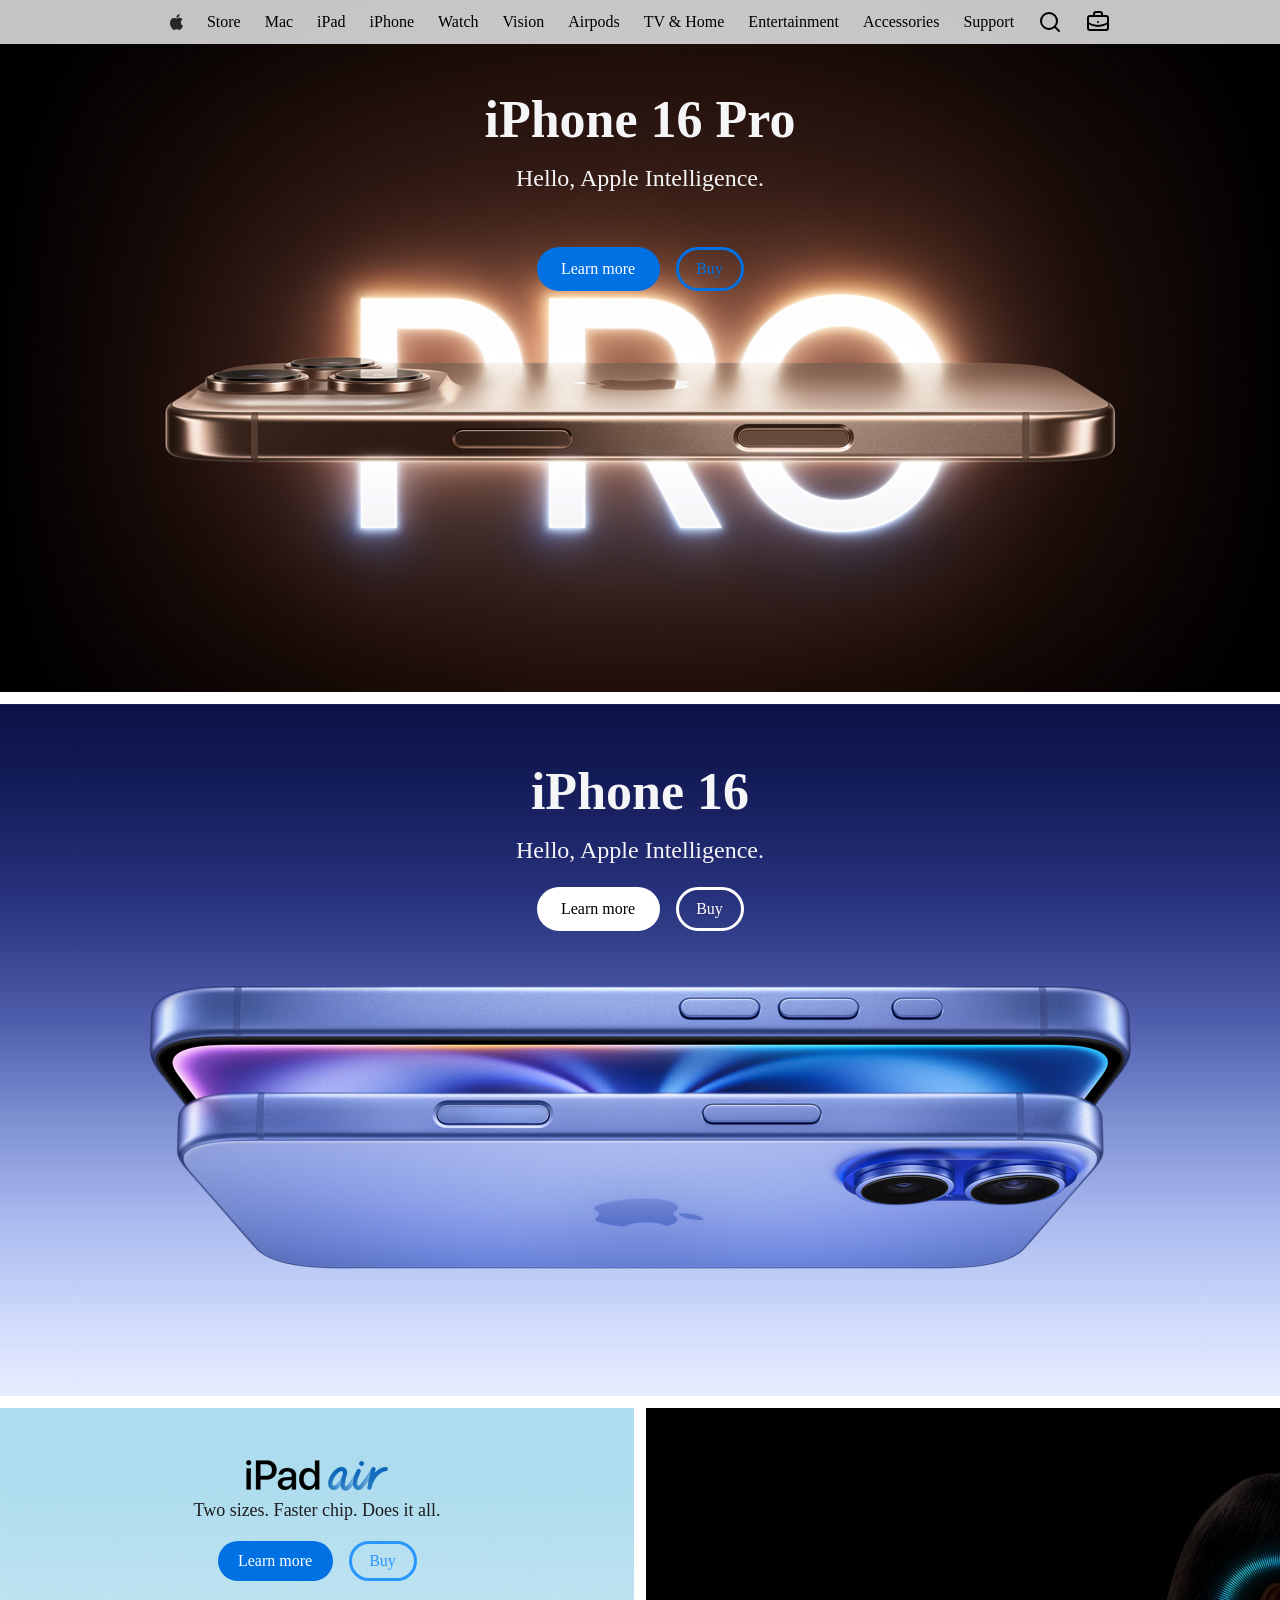
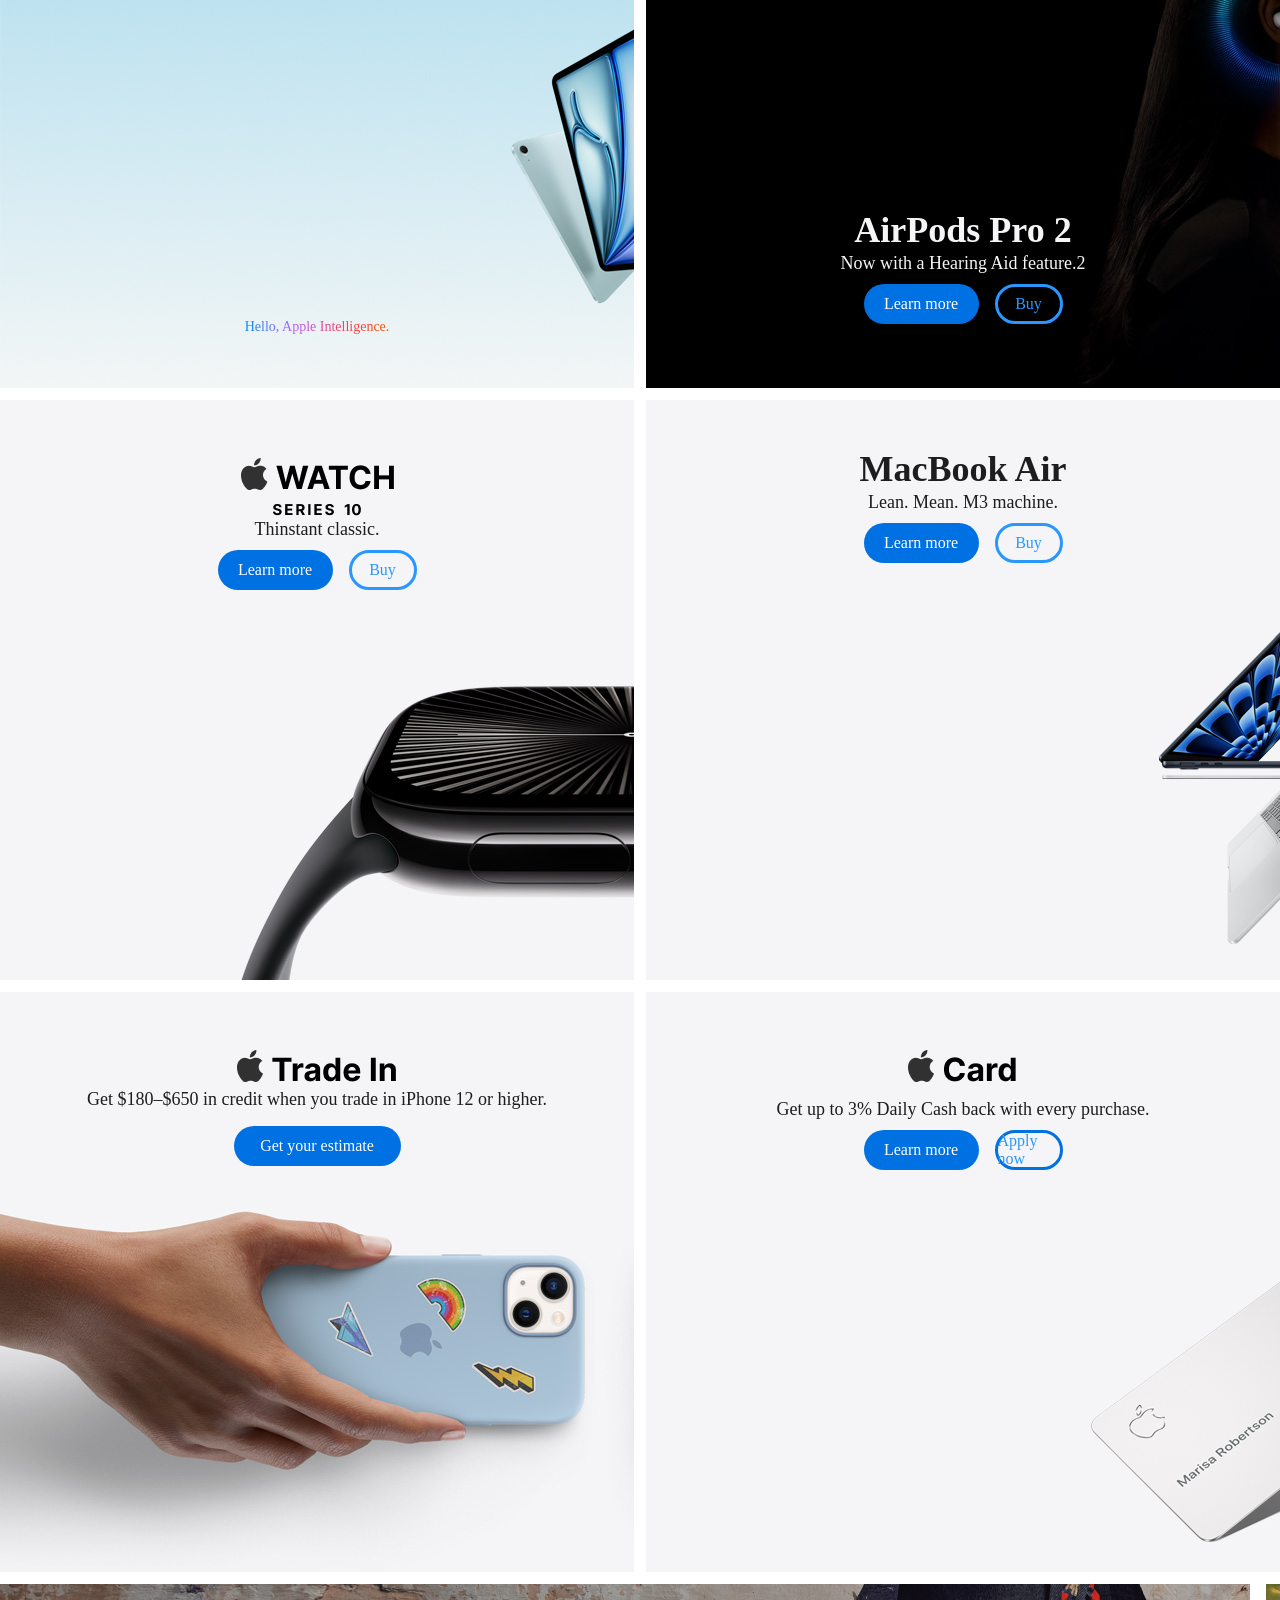
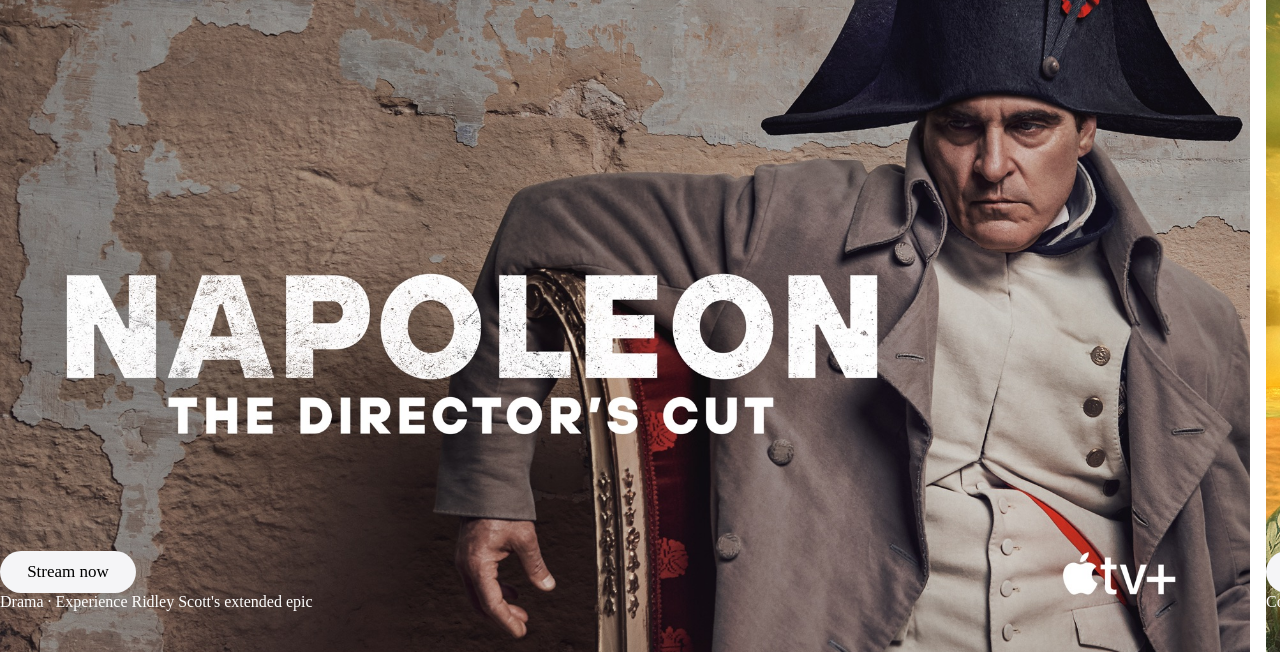
==== index.html @ ed7f7963 "first commit" ====
<!DOCTYPE html>
<html lang="en">
  <head>
    <meta charset="UTF-8" />
    <meta name="viewport" content="width=device-width, initial-scale=1.0" />
    <title>Apple</title>
    <link rel="stylesheet" href="./style.css" />
  </head>
  <body>
    <header>
      <svg
        width="13"
        height="16"
        viewBox="0 0 13 16"
        fill="none"
        xmlns="http://www.w3.org/2000/svg"
      >
        <path
          d="M12.5589 5.4318C12.038 5.75071 11.6066 6.19655 11.3049 6.72761C11.0032 7.25867 10.8413 7.85759 10.8341 8.4683C10.8362 9.15565 11.0398 9.8273 11.4198 10.4001C11.7998 10.9728 12.3395 11.4215 12.972 11.6906C12.7226 12.4952 12.3536 13.2577 11.8772 13.9524C11.1956 14.9336 10.4829 15.9147 9.3985 15.9147C8.3141 15.9147 8.0352 15.2847 6.7855 15.2847C5.5668 15.2847 5.133 15.9354 4.1415 15.9354C3.15 15.9354 2.4581 15.0265 1.6628 13.9111C0.612269 12.3485 0.0349098 10.516 0 8.6335C0 5.5351 2.014 3.893 3.9969 3.893C5.0504 3.893 5.9283 4.5849 6.5893 4.5849C7.2193 4.5849 8.2005 3.8516 9.3985 3.8516C10.0145 3.83571 10.6249 3.97152 11.176 4.24708C11.7271 4.52264 12.202 4.92949 12.5589 5.4318ZM8.8305 2.54C9.3586 1.91876 9.65755 1.13513 9.6774 0.32C9.67829 0.212542 9.6679 0.105288 9.6464 0C8.73926 0.0886136 7.9004 0.520975 7.3019 1.2084C6.76871 1.80488 6.4585 2.56759 6.424 3.3669C6.4244 3.46411 6.43479 3.56102 6.455 3.6561C6.52652 3.66962 6.59912 3.67655 6.6719 3.6768C7.08997 3.64353 7.49692 3.5256 7.868 3.33018C8.23908 3.13475 8.56655 2.86591 8.8305 2.54Z"
          fill="black"
          fill-opacity="0.8"
        />
      </svg>
      <div>Store</div>
      <div>Mac</div>
      <div>iPad</div>
      <div>iPhone</div>
      <div>Watch</div>
      <div>Vision</div>
      <div>Airpods</div>
      <div>TV & Home</div>
      <div>Entertainment</div>
      <div>Accessories</div>
      <div>Support</div>
      <svg
        xmlns="http://www.w3.org/2000/svg"
        width="24"
        height="24"
        viewBox="0 0 24 24"
        fill="none"
        stroke="currentColor"
        stroke-width="2"
        stroke-linecap="round"
        stroke-linejoin="round"
        class="lucide lucide-search preview-icon"
      >
        <path d="m21 21-4.34-4.34" />
        <circle cx="11" cy="11" r="8" />
      </svg>
      <svg
        xmlns="http://www.w3.org/2000/svg"
        width="24"
        height="24"
        viewBox="0 0 24 24"
        fill="none"
        stroke="currentColor"
        stroke-width="2"
        stroke-linecap="round"
        stroke-linejoin="round"
        class="lucide lucide-briefcase-business preview-icon"
      >
        <path d="M12 12h.01" />
        <path d="M16 6V4a2 2 0 0 0-2-2h-4a2 2 0 0 0-2 2v2" />
        <path d="M22 13a18.15 18.15 0 0 1-20 0" />
        <rect width="20" height="14" x="2" y="6" rx="2" />
      </svg>
    </header>
    <div class="zurag-1">
      <div class="zurag-1-deed-1">
        <div class="zurag-1-deed-1-1">iPhone 16 Pro</div>
        <div class="zurag-1-deed-1-2">Hello, Apple Intelligence.</div>
      </div>
      <div class="zurag-1-deed-2">
        <div class="zurag-1-deed-2-1">Learn more</div>
        <div class="zurag-1-deed-2-2">Buy</div>
      </div>
    </div>
    <div class="zurag-2">
      <div class="zurag-2-deed-1">
        <div class="zurag-2-deed-1-1">iPhone 16</div>
        <div class="zurag-2-deed-1-2">Hello, Apple Intelligence.</div>
      </div>
      <div class="zurag-2-deed-2">
        <div class="zurag-2-deed-2-1">Learn more</div>
        <div class="zurag-2-deed-2-2">Buy</div>
      </div>
    </div>
    <div class="huudas-3">
      <div class="zu-1">
        <img src="./images/ipad-air.png" alt="Ipad-AIR" class="zu-1-img" />
        <div class="zu-1-hvv-1">Two sizes. Faster chip. Does it all.</div>
        <div class="zu-1-hvv-2">
          <div class="zu-1-hvv-2-1">Learn more</div>
          <div class="zu-1-hvv-2-2">Buy</div>
        </div>
        <div class="zu-1-hvv-3">Hello, Apple Intelligence.</div>
      </div>
      <div class="zu-2">
        <div class="zu-2-hvv-1">AirPods Pro 2</div>
        <div class="zu-2-hvv-2">Now with a Hearing Aid feature.2</div>
        <div class="zu-2-hvv-3">
          <div class="zu-2-hvv-3-1">Learn more</div>
          <div class="zu-2-hvv-3-2">Buy</div>
        </div>
      </div>
      <div class="zu-3">
        <img src="./images/Frame 4.png" alt="WATCH" class="zu-3-img" />
        <div class="zu-3-hvv-1">Thinstant classic.</div>
        <div class="zu-3-hvv-2">
          <div class="zu-3-hvv-2-1">Learn more</div>
          <div class="zu-3-hvv-2-2">Buy</div>
        </div>
      </div>
      <div class="zu-4">
        <div class="zu-4-hvv-1">MacBook Air</div>
        <div class="zu-4-hvv-2">Lean. Mean. M3 machine.</div>
        <div class="zu-4-hvv-3">
          <div class="zu-4-hvv-3-1">Learn more</div>
          <div class="zu-4-hvv-3-2">Buy</div>
        </div>
      </div>
      <div class="zu-5">
        <img src="./images/Frame 3.png" alt="Trade-in" class="zu-5-img" />
        <div class="zu-5-hvv-1">
          Get $180–$650 in credit when you trade in iPhone 12 or higher.
        </div>
        <div class="zu-5-hvv-2">Get your estimate</div>
      </div>
      <div class="zu-6">
        <img src="./images/Frame 4 (1).png" alt="Card" class="zu-6-img" />
        <div class="zu-6-hvv-1">
          Get up to 3% Daily Cash back with every purchase.
        </div>
        <div class="zu-6-hvv-2">
          <div class="zu-6-hvv-2-1">Learn more</div>
          <div class="zu-6-hvv-2-2">Apply now</div>
        </div>
      </div>
    </div>
    <div class="huudas-4">
      <div class="hu-4-1">
        <div class="hu-4-1-1">Stream now</div>
        <div class="child1">
          Drama · Experience Ridley Scott's extended epic
        </div>
      </div>
      <div class="hu-4-2">
        <div class="hu-4-1-1">Stream now</div>
        <div class="child1">Comedy · The shady side of paradise.</div>
      </div>
      <div class="hu-4-3">
        <div class="hu-4-1-1">Stream now</div>
        <div class="child1">Action · Worst. Heist. Ever.</div>
      </div>
      <div class="hu-4-4">
        <div class="hu-4-1-1">Stream now</div>
        <div class="child1">Documentary · All that glitters isn't gold.</div>
      </div>
      <div class="hu-4-5">
        <div class="hu-4-1-1">Stream now</div>
        <div class="child1">
          Watch Messi, every club, and every match--live.
        </div>
      </div>
      <div class="hu-4-6">
        <div class="hu-4-1-1">Stream now</div>
        <div class="child1">Crime · Presume nothing</div>
      </div>
      <div class="hu-4-7">
        <div class="hu-4-1-1">Stream now</div>
        <div class="child1">Stream now Drama · New season.</div>
      </div>
      <div class="hu-4-8">
        <div class="hu-4-1-1">Stream now</div>
        <div class="child1">Live MLB games, every Friday.</div>
      </div>
      <div class="hu-4-9">
        <div class="hu-4-1-1">Stream now</div>
        <div class="child1">
          Stream now Thriller · Natalie Portman and Moses Ingram star in a
          visionary noir thriller.
        </div>
      </div>
      <div class="hu-4-10">
        <div class="hu-4-1-1">Stream now</div>
        <div class="child1">
          Drama · 16 Emmy® Nominations Including Best Drama
        </div>
      </div>
    </div>
  </body>
</html>
---- style.css ----
* {
  margin: 0;
  padding: 0;
  box-sizing: border-box;
}

header {
  width: 100vw;
  height: 44px;
  gap: 24px;
  position: fixed;
  z-index: 5;
  top: 0;
  display: flex;
  justify-content: center;
  align-items: center;
  flex-direction: row;
  background-color: #f5f5f7cc;
  margin-bottom: 20px;
}
.zurag-1 {
  background-image: url(./images/zurag-1.jpg);
  background-position: center;
  background-repeat: no-repeat;
  width: 100vw;
  height: 692px;
  display: flex;
  justify-content: flex-start;
  flex-direction: column;
  align-items: center;
}
.zurag-1-deed-1 {
  width: 405px;
  height: 172px;
  display: flex;
  justify-content: center;
  align-items: center;
  flex-direction: column;
  margin-top: 55px;
}
.zurag-1-deed-1-1 {
  font-size: 52px;
  font-weight: 600;
  color: #f5f5f7;
}
.zurag-1-deed-1-2 {
  font-size: 24px;
  font-weight: 400;
  color: #f5f5f7;
  margin-top: 16px;
}
.zurag-1-deed-2 {
  width: 207px;
  height: 44px;
  margin-top: 20px;
  gap: 16px;
  display: flex;
  justify-content: center;
  align-items: center;
}
.zurag-1-deed-2-1 {
  font-size: 16px;
  height: 44px;
  width: 123px;
  border-radius: 999px;
  background-color: #0071e3;
  color: #ffffff;
  display: flex;
  justify-content: center;
  align-items: center;
}
.zurag-1-deed-2-2 {
  width: 68px;
  height: 44px;
  border: #0071e3 solid;
  color: #0071e3;
  font-size: 16px;
  font-weight: 400;
  border-radius: 99px;
  display: flex;
  justify-content: center;
  align-items: center;
}
.zurag-2 {
  background-image: url(./images/zurag-2.jpg);
  background-position: center;
  background-repeat: no-repeat;
  width: 100vw;
  height: 692px;
  display: flex;
  justify-content: flex-start;
  flex-direction: column;
  align-items: center;
  margin-top: 12px;
}
.zurag-2-deed-1 {
  width: 405px;
  height: 108px;
  display: flex;
  justify-content: center;
  align-items: center;
  flex-direction: column;
  margin-top: 55px;
}
.zurag-2-deed-1-1 {
  font-size: 52px;
  font-weight: 600;
  color: #f5f5f7;
}
.zurag-2-deed-1-2 {
  font-size: 24px;
  font-weight: 400;
  color: #f5f5f7;
  margin-top: 16px;
}
.zurag-2-deed-2 {
  width: 207px;
  height: 44px;
  margin-top: 20px;
  gap: 16px;
  display: flex;
  justify-content: center;
  align-items: center;
}
.zurag-2-deed-2-1 {
  font-size: 16pxpx;
  height: 44px;
  width: 123px;
  border-radius: 999px;
  background-color: #ffffff;
  color: #000000;
  display: flex;
  justify-content: center;
  align-items: center;
}
.zurag-2-deed-2-2 {
  width: 68px;
  height: 44px;
  border: #ffffff solid;
  color: #ffffff;
  font-size: 16px;
  font-weight: 400;
  border-radius: 99px;
  display: flex;
  justify-content: center;
  align-items: center;
}
.huudas-3 {
  width: 100vw;
  display: flex;
  margin-top: 12px;
  gap: 12px;
  flex-wrap: wrap;
}
.zu-1 {
  background-image: url(./images/ipad.jpg);
  width: calc(50vw - 6px);
  height: 580px;
  display: flex;
  justify-content: flex-start;
  align-items: center;
  flex-direction: column;
}
.Ipad-AIR {
  width: 430px;
  height: 33px;
  display: flex;
  justify-content: center;
  align-items: center;
  margin-top: 58px;
}
.zu-1-hvv-1 {
  font-size: 18px;
  font-weight: 400;
  color: #1d1d1f;
  margin-top: 9px;
}

.zu-1-img {
  margin-top: 50px;
}

.zu-1-hvv-2 {
  width: 199px;
  height: 40px;
  display: flex;
  justify-content: center;
  align-items: center;
  gap: 16px;
  margin-top: 20px;
}
.zu-1-hvv-2-1 {
  width: 115px;
  height: 40px;
  border-radius: 999px;
  color: #ffffff;
  font-size: 16px;
  font-weight: 400;
  background-color: #0071e3;
  display: flex;
  justify-content: center;
  align-items: center;
}
.zu-1-hvv-2-2 {
  width: 68px;
  height: 40px;
  border-radius: 999px;
  border: #2997ff solid;
  color: #2997ff;
  display: flex;
  justify-content: center;
  align-items: center;
}
.zu-1-hvv-3 {
  font-size: 14px;
  font-weight: 500;
  display: flex;
  justify-content: center;
  align-items: center;
  width: fit-content;
  background: linear-gradient(to right, #0090f7, #ba62fc, #f2416b, #f55600);
  background-clip: text;
  color: transparent;
  margin-top: auto;
  margin-bottom: 53px;
}
.zu-2 {
  background-image: url(./images/airpods.jpg);
  width: calc(50vw - 6px);
  height: 580px;
  display: flex;
  justify-content: flex-start;
  align-items: center;
  flex-direction: column;
}
.zu-2-hvv-1 {
  font-size: 36px;
  font-weight: 600;
  color: #f5f5f7;
  display: flex;
  justify-content: center;
  align-items: center;
  margin-top: 401px;
}
.zu-2-hvv-2 {
  font-size: 18px;
  font-weight: 400;
  color: #f5f5f7;
  display: flex;
  justify-content: center;
  align-items: center;
  margin-top: 2px;
}
.zu-2-hvv-3 {
  width: 199px;
  height: 40px;
  display: flex;
  justify-content: center;
  align-items: center;
  gap: 16px;
  margin-top: 10px;
}
.zu-2-hvv-3-1 {
  font-size: 16px;
  height: 40px;
  width: 115px;
  border-radius: 999px;
  background-color: #0071e3;
  color: #ffffff;
  display: flex;
  justify-content: center;
  align-items: center;
}
.zu-2-hvv-3-2 {
  width: 68px;
  height: 40px;
  border-radius: 999px;
  border: #2997ff solid;
  color: #2997ff;
  display: flex;
  justify-content: center;
  align-items: center;
}
.zu-3 {
  background-image: url(./images/watch.jpg);
  width: calc(50vw - 6px);
  height: 580px;
  display: flex;
  justify-content: flex-start;
  align-items: center;
  flex-direction: column;
}
.zu-3-img {
  margin-top: 58px;
}
.zu-3-hvv-1 {
  font-size: 18px;
  font-weight: 400;
  color: #1d1d1f;
  display: flex;
  justify-content: center;
  align-items: center;
}
.zu-3-hvv-2 {
  width: 199px;
  height: 40px;
  display: flex;
  justify-content: center;
  align-items: center;
  gap: 16px;
  margin-top: 10px;
}
.zu-3-hvv-2-1 {
  font-size: 16px;
  height: 40px;
  width: 115px;
  border-radius: 999px;
  background-color: #0071e3;
  color: #ffffff;
  display: flex;
  justify-content: center;
  align-items: center;
}
.zu-3-hvv-2-2 {
  width: 68px;
  height: 40px;
  border-radius: 999px;
  border: #2997ff solid;
  color: #2997ff;
  display: flex;
  justify-content: center;
  align-items: center;
}
.zu-4 {
  background-image: url(./images/macbook.jpg);
  width: calc(50vw - 6px);
  height: 580px;
  display: flex;
  justify-content: flex-start;
  align-items: center;
  flex-direction: column;
}
.zu-4-hvv-1 {
  font-size: 36px;
  font-weight: 600;
  color: #1d1d1f;
  margin-top: 48px;
}
.zu-4-hvv-2 {
  font-size: 18px;
  font-weight: 400;
  color: #1d1d1f;
  margin-top: 2px;
}
.zu-4-hvv-3 {
  width: 199px;
  height: 40px;
  display: flex;
  justify-content: center;
  align-items: center;
  gap: 16px;
  margin-top: 10px;
}
.zu-4-hvv-3-1 {
  font-size: 16px;
  height: 40px;
  width: 115px;
  border-radius: 999px;
  background-color: #0071e3;
  color: #ffffff;
  display: flex;
  justify-content: center;
  align-items: center;
}
.zu-4-hvv-3-2 {
  width: 68px;
  height: 40px;
  border-radius: 999px;
  border: #2997ff solid;
  color: #2997ff;
  display: flex;
  justify-content: center;
  align-items: center;
}
.zu-5 {
  background-image: url(./images/trade\ in.jpg);
  width: calc(50vw - 6px);
  height: 580px;
  display: flex;
  justify-content: flex-start;
  align-items: center;
  flex-direction: column;
}
.zu-5-img {
  margin-top: 58px;
}
.zu-5-hvv-1 {
  font-size: 18px;
  font-weight: 400;
  color: #1d1d1f;
}
.zu-5-hvv-2 {
  width: 167px;
  height: 40px;
  background-color: #0071e3;
  font-size: 16px;
  font-weight: 400;
  color: #ffffff;
  border-radius: 999px;
  margin-top: 16px;
  display: flex;
  justify-content: center;
  align-items: center;
}
.zu-6 {
  background-image: url(./images/card.jpg);
  width: calc(50vw - 6px);
  height: 580px;
  display: flex;
  justify-content: flex-start;
  align-items: center;
  flex-direction: column;
}
.zu-6-img {
  margin-top: 58px;
}
.zu-6-hvv-1 {
  font-size: 18px;
  font-weight: 400;
  color: #1d1d1f;
  margin-top: 10px;
}
.zu-6-hvv-2 {
  width: 246px;
  height: 40px;
  display: flex;
  justify-content: center;
  align-items: center;
  margin-top: 10px;
  gap: 16px;
}
.zu-6-hvv-2-1 {
  font-size: 16px;
  height: 40px;
  width: 115px;
  border-radius: 999px;
  background-color: #0071e3;
  color: #ffffff;
  display: flex;
  justify-content: center;
  align-items: center;
}
.zu-6-hvv-2-2 {
  width: 68px;
  height: 40px;
  border-radius: 999px;
  border: #0071e3 solid;
  color: #2997ff;
  display: flex;
  justify-content: center;
  align-items: center;
}
.huudas-4 {
  width: 100vw;
  height: 668px;
  margin-top: 12px;
  gap: 16px;
  display: flex;
}
.hu-4-1 {
  height: 668px;
  width: 1250px;
  background-position: center;
  background-size: cover;
  flex-shrink: 0;
  background-repeat: no-repeat;
  background-image: url(./images/napoleon.jpg);
}
.hu-4-1-1 {
  width: 136px;
  height: 42px;
  border-radius: 999px;
  background-color: #f5f5f7;
  color: #000000;
  display: flex;
  justify-content: center;
  align-items: center;
  margin-top: 567px;
  font-size: 17px;
}
.child1 {
  color: #ffffff;
  display: flex;
  margin-bottom: 5px;
}
.hu-4-2 {
  height: 668px;
  width: 1250px;
  background-position: center;
  background-size: cover;
  flex-shrink: 0;
  background-repeat: no-repeat;
  background-image: url(./images/bad-monkey.jpg);
}
.hu-4-3 {
  height: 668px;
  width: 1250px;
  background-position: center;
  background-size: cover;
  flex-shrink: 0;
  background-repeat: no-repeat;
  background-image: url(./images/instigators.jpg);
}
.hu-4-4 {
  height: 668px;
  width: 1250px;
  background-position: center;
  background-size: cover;
  background-repeat: no-repeat;
  background-image: url(./images/k-pop-idols.jpg);
}
.hu-4-5 {
  height: 668px;
  width: 1250px;
  background-position: center;
  background-size: cover;
  flex-shrink: 0;
  background-repeat: no-repeat;
  background-image: url(./images/season-pass.jpg);
}
.hu-4-6 {
  height: 668px;
  width: 1250px;
  background-position: center;
  background-size: cover;
  background-repeat: no-repeat;
  background-image: url(./images/pressumed-innocent.jpg);
}
.hu-4-7 {
  height: 668px;
  width: 1250px;
  background-position: center;
  background-size: cover;
  flex-shrink: 0;
  background-repeat: no-repeat;
  background-image: url(./images/pachinko.jpg);
}
.hu-4-8 {
  background-image: url(./images/baseball.jpg);
  height: 668px;
  width: 1250px;
  background-position: center;
  background-size: cover;
  flex-shrink: 0;
  background-repeat: no-repeat;
}
.hu-4-9 {
  background-image: url(./images/lady-in-the-lake.jpg);
  height: 668px;
  width: 1250px;
  background-position: center;
  background-size: cover;
  flex-shrink: 0;
  background-repeat: no-repeat;
}
.hu-4-10 {
  background-image: url(./images/morning-show.jpg);
  height: 668px;
  width: 1250px;
  background-position: center;
  background-size: cover;
  flex-shrink: 0;
  background-repeat: no-repeat;
}
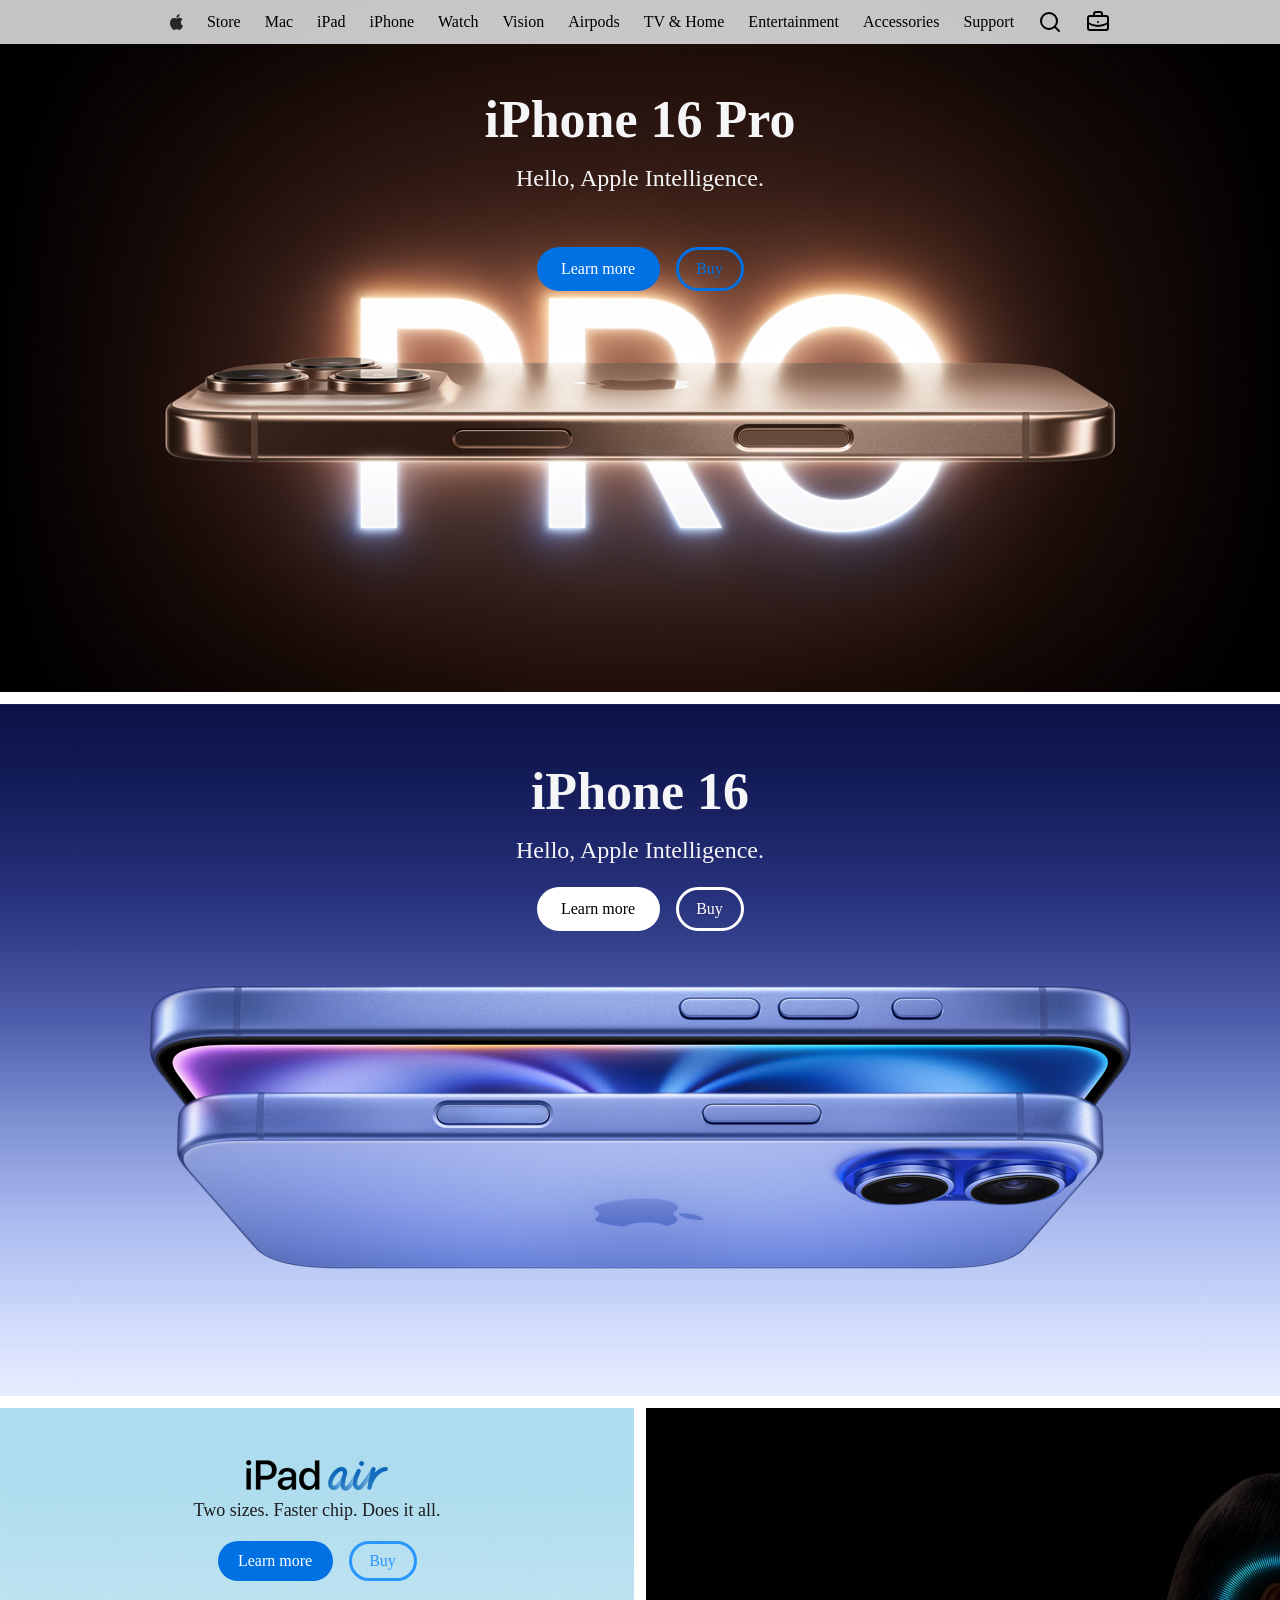
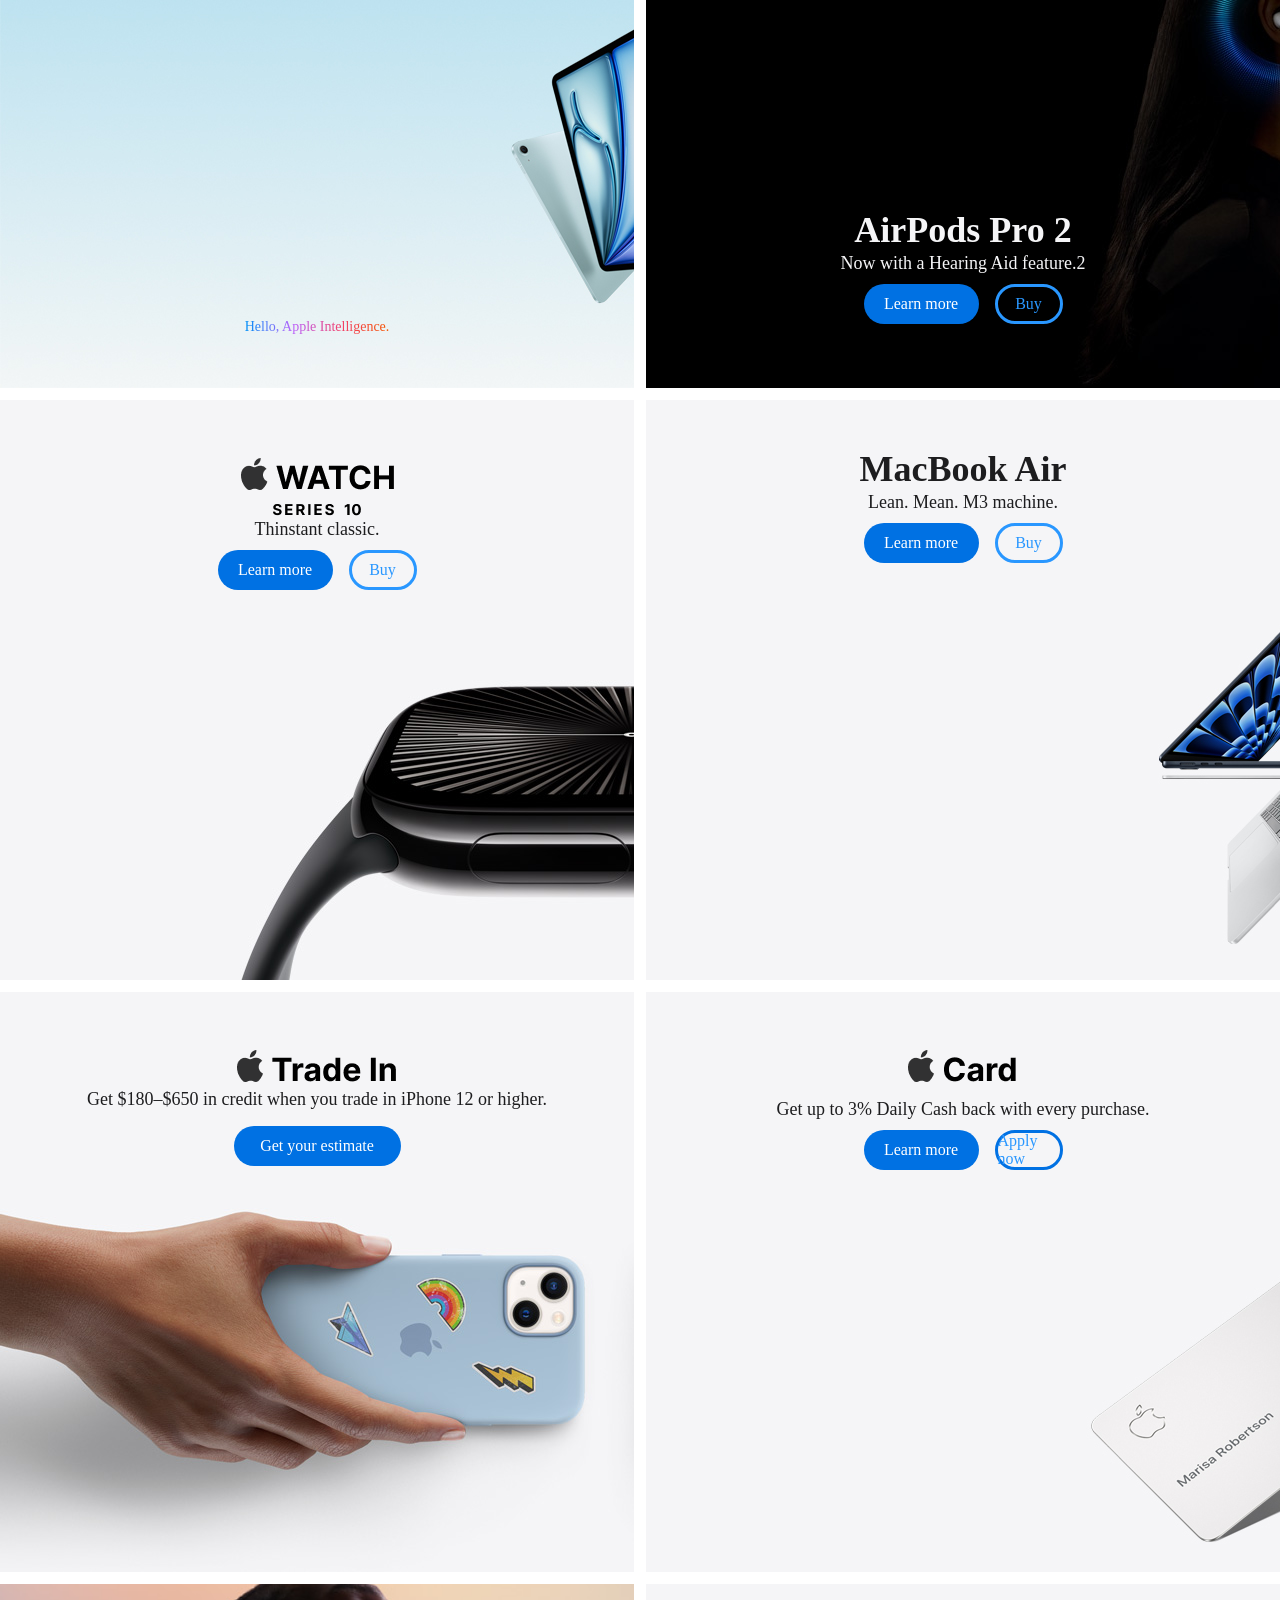
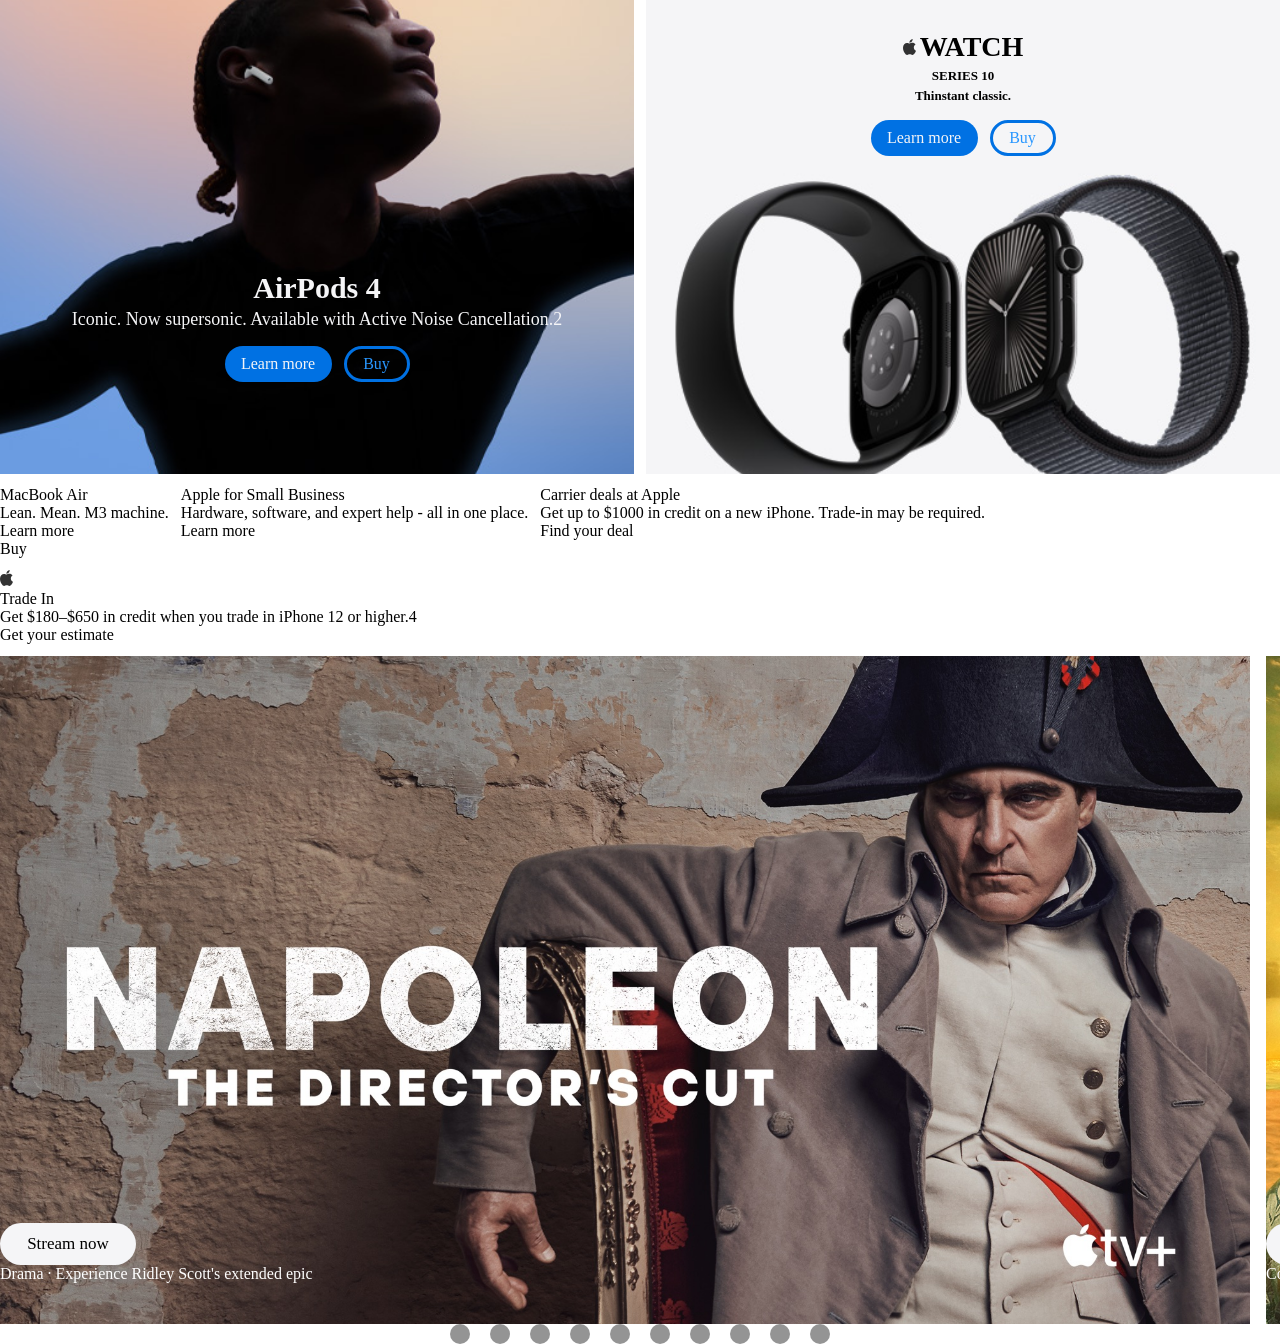
==== commit 38829942: "ehnih" ====
--- a/index.html
+++ b/index.html
@@ -136,57 +136,148 @@
           <div class="zu-6-hvv-2-2">Apply now</div>
         </div>
       </div>
+      <div class="zu-7">
+        <div class="zu-7-hvv-1">AirPods 4</div>
+        <div class="zu-7-hvv-2">
+          Iconic. Now supersonic. Available with Active Noise Cancellation.2
+        </div>
+        <div class="zu-7-hvv-3">
+          <div class="zu-7-hvv-3-1">Learn more</div>
+          <div class="zu-7-hvv-3-2">Buy</div>
+        </div>
+      </div>
+      <div class="zu-8">
+        <div class="zu-8-hvv-1">
+          <svg
+            width="13"
+            height="16"
+            viewBox="0 0 13 16"
+            fill="none"
+            xmlns="http://www.w3.org/2000/svg"
+          >
+            <path
+              d="M12.5589 5.4318C12.038 5.75071 11.6066 6.19655 11.3049 6.72761C11.0032 7.25867 10.8413 7.85759 10.8341 8.4683C10.8362 9.15565 11.0398 9.8273 11.4198 10.4001C11.7998 10.9728 12.3395 11.4215 12.972 11.6906C12.7226 12.4952 12.3536 13.2577 11.8772 13.9524C11.1956 14.9336 10.4829 15.9147 9.3985 15.9147C8.3141 15.9147 8.0352 15.2847 6.7855 15.2847C5.5668 15.2847 5.133 15.9354 4.1415 15.9354C3.15 15.9354 2.4581 15.0265 1.6628 13.9111C0.612269 12.3485 0.0349098 10.516 0 8.6335C0 5.5351 2.014 3.893 3.9969 3.893C5.0504 3.893 5.9283 4.5849 6.5893 4.5849C7.2193 4.5849 8.2005 3.8516 9.3985 3.8516C10.0145 3.83571 10.6249 3.97152 11.176 4.24708C11.7271 4.52264 12.202 4.92949 12.5589 5.4318ZM8.8305 2.54C9.3586 1.91876 9.65755 1.13513 9.6774 0.32C9.67829 0.212542 9.6679 0.105288 9.6464 0C8.73926 0.0886136 7.9004 0.520975 7.3019 1.2084C6.76871 1.80488 6.4585 2.56759 6.424 3.3669C6.4244 3.46411 6.43479 3.56102 6.455 3.6561C6.52652 3.66962 6.59912 3.67655 6.6719 3.6768C7.08997 3.64353 7.49692 3.5256 7.868 3.33018C8.23908 3.13475 8.56655 2.86591 8.8305 2.54Z"
+              fill="black"
+              fill-opacity="0.8"
+            />
+          </svg>
+          <div class="zu-8-hvv-1-1">WATCH</div>
+        </div>
+        <div class="zu-8-hvv-2">SERIES 10</div>
+        <div class="zu-8-hvv-3">Thinstant classic.</div>
+        <div class="zu-8-hvv-4">
+          <div class="zu-8-hvv-4-1">Learn more</div>
+          <div class="zu-8-hvv-4-2">Buy</div>
+        </div>
+      </div>
+      <div class="zu-9">
+        <div class="zu-9-hvv-1">MacBook Air</div>
+        <div class="zu-9-hvv-2">Lean. Mean. M3 machine.</div>
+        <div class="zu-9-hvv-3">
+          <div class="zu-9-hvv-3-1">Learn more</div>
+          <div class="zu-9-hvv-3-2">Buy</div>
+        </div>
+      </div>
+      <div class="zu-10">
+        <div class="zu10-hvv-1">Apple for Small Business</div>
+        <div class="zu10-hvv-2">
+          Hardware, software, and expert help - all in one place.
+        </div>
+        <div class="zu10-hvv-3">Learn more</div>
+      </div>
+      <div class="zu-11">
+        <div class="zu-11-1">Carrier deals at Apple</div>
+        <div class="zu-11-2">
+          Get up to $1000 in credit on a new iPhone. Trade-in may be required.
+        </div>
+        <div class="zu-11-3">Find your deal</div>
+      </div>
+      <div class="zu-12">
+        <div class="zu-12-hvv-1">
+          <svg
+            width="13"
+            height="16"
+            viewBox="0 0 13 16"
+            fill="none"
+            xmlns="http://www.w3.org/2000/svg"
+          >
+            <path
+              d="M12.5589 5.4318C12.038 5.75071 11.6066 6.19655 11.3049 6.72761C11.0032 7.25867 10.8413 7.85759 10.8341 8.4683C10.8362 9.15565 11.0398 9.8273 11.4198 10.4001C11.7998 10.9728 12.3395 11.4215 12.972 11.6906C12.7226 12.4952 12.3536 13.2577 11.8772 13.9524C11.1956 14.9336 10.4829 15.9147 9.3985 15.9147C8.3141 15.9147 8.0352 15.2847 6.7855 15.2847C5.5668 15.2847 5.133 15.9354 4.1415 15.9354C3.15 15.9354 2.4581 15.0265 1.6628 13.9111C0.612269 12.3485 0.0349098 10.516 0 8.6335C0 5.5351 2.014 3.893 3.9969 3.893C5.0504 3.893 5.9283 4.5849 6.5893 4.5849C7.2193 4.5849 8.2005 3.8516 9.3985 3.8516C10.0145 3.83571 10.6249 3.97152 11.176 4.24708C11.7271 4.52264 12.202 4.92949 12.5589 5.4318ZM8.8305 2.54C9.3586 1.91876 9.65755 1.13513 9.6774 0.32C9.67829 0.212542 9.6679 0.105288 9.6464 0C8.73926 0.0886136 7.9004 0.520975 7.3019 1.2084C6.76871 1.80488 6.4585 2.56759 6.424 3.3669C6.4244 3.46411 6.43479 3.56102 6.455 3.6561C6.52652 3.66962 6.59912 3.67655 6.6719 3.6768C7.08997 3.64353 7.49692 3.5256 7.868 3.33018C8.23908 3.13475 8.56655 2.86591 8.8305 2.54Z"
+              fill="black"
+              fill-opacity="0.8"
+            />
+          </svg>
+          <div class="zu-12-hvv-1-1">Trade In</div>
+        </div>
+        <div class="zu-12-hvv-2">
+          Get $180–$650 in credit when you trade in iPhone 12 or higher.4
+        </div>
+        <div class="zu-12-hvv-3">Get your estimate</div>
+      </div>
     </div>
     <div class="huudas-4">
-      <div class="hu-4-1">
+      <div id="item-1" class="hu-4-1">
         <div class="hu-4-1-1">Stream now</div>
         <div class="child1">
           Drama · Experience Ridley Scott's extended epic
         </div>
       </div>
-      <div class="hu-4-2">
+      <div id="item-2" class="hu-4-2">
         <div class="hu-4-1-1">Stream now</div>
         <div class="child1">Comedy · The shady side of paradise.</div>
       </div>
-      <div class="hu-4-3">
+      <div id="item-3" class="hu-4-3">
         <div class="hu-4-1-1">Stream now</div>
         <div class="child1">Action · Worst. Heist. Ever.</div>
       </div>
-      <div class="hu-4-4">
+      <div id="item-4" class="hu-4-4">
         <div class="hu-4-1-1">Stream now</div>
         <div class="child1">Documentary · All that glitters isn't gold.</div>
       </div>
-      <div class="hu-4-5">
+      <div id="item-5" class="hu-4-5">
         <div class="hu-4-1-1">Stream now</div>
         <div class="child1">
           Watch Messi, every club, and every match--live.
         </div>
       </div>
-      <div class="hu-4-6">
+      <div id="item-6" class="hu-4-6">
         <div class="hu-4-1-1">Stream now</div>
         <div class="child1">Crime · Presume nothing</div>
       </div>
-      <div class="hu-4-7">
+      <div id="item-7" class="hu-4-7">
         <div class="hu-4-1-1">Stream now</div>
         <div class="child1">Stream now Drama · New season.</div>
       </div>
-      <div class="hu-4-8">
+      <div id="item-8" class="hu-4-8">
         <div class="hu-4-1-1">Stream now</div>
         <div class="child1">Live MLB games, every Friday.</div>
       </div>
-      <div class="hu-4-9">
+      <div id="item-9" class="hu-4-9">
         <div class="hu-4-1-1">Stream now</div>
         <div class="child1">
           Stream now Thriller · Natalie Portman and Moses Ingram star in a
           visionary noir thriller.
         </div>
       </div>
-      <div class="hu-4-10">
+      <div id="item-10" class="hu-4-10">
         <div class="hu-4-1-1">Stream now</div>
         <div class="child1">
           Drama · 16 Emmy® Nominations Including Best Drama
         </div>
       </div>
+    </div>
+
+    <div class="anchors">
+      <a class="anchor" href="#item-1"></a>
+      <a class="anchor" href="#item-2"></a>
+      <a class="anchor" href="#item-3"></a>
+      <a class="anchor" href="#item-4"></a>
+      <a class="anchor" href="#item-5"></a>
+      <a class="anchor" href="#item-6"></a>
+      <a class="anchor" href="#item-7"></a>
+      <a class="anchor" href="#item-8"></a>
+      <a class="anchor" href="#item-9"></a>
+      <a class="anchor" href="#item-10"></a>
     </div>
   </body>
 </html>
--- a/style.css
+++ b/style.css
@@ -460,12 +460,151 @@
   justify-content: center;
   align-items: center;
 }
+.zu-7 {
+  background-image: url(./images/airpods4.jpg);
+  width: calc(50vw - 6px);
+  height: 490px;
+  display: flex;
+  justify-content: flex-start;
+  align-items: center;
+  flex-direction: column;
+  background-repeat: no-repeat;
+  background-size: cover;
+  background-position: center;
+}
+.zu-7-hvv-1 {
+  font-size: 30px;
+  font-weight: 700;
+  color: #f5f5f7;
+  display: flex;
+  justify-content: center;
+  align-items: center;
+  margin-top: 287px;
+}
+.zu-7-hvv-2 {
+  font-size: 18px;
+  font-weight: 400;
+  color: #f5f5f7;
+  display: flex;
+  justify-content: center;
+  align-items: center;
+  margin-top: 4px;
+}
+.zu-7-hvv-3 {
+  width: 241px;
+  height: 36px;
+  display: flex;
+  justify-content: center;
+  align-items: center;
+  gap: 12px;
+  margin-top: 16px;
+}
+.zu-7-hvv-3-1 {
+  width: 107px;
+  height: 36px;
+  background-color: #0071e3;
+  color: #f5f5f7;
+  border-radius: 999px;
+  display: flex;
+  justify-content: center;
+  align-items: center;
+}
+.zu-7-hvv-3-2 {
+  width: 66px;
+  height: 36px;
+  border-radius: 999px;
+  border: #0071e3 solid;
+  color: #2997ff;
+  display: flex;
+  justify-content: center;
+  align-items: center;
+}
+.zu-8 {
+  background-image: url(./images/series10.jpg);
+  width: calc(50vw - 6px);
+  height: 490px;
+  display: flex;
+  justify-content: flex-start;
+  align-items: center;
+  flex-direction: column;
+  background-repeat: no-repeat;
+  background-size: cover;
+  background-position: center;
+}
+.zu-8-hvv-1 {
+  width: 152px;
+  height: 34px;
+  flex-direction: row;
+  display: flex;
+  justify-content: center;
+  align-items: center;
+  gap: 4px;
+  margin-top: 46px;
+}
+.zu-8-hvv-1-1 {
+  font-size: 28px;
+  font-weight: 700;
+  color: #000000;
+  display: flex;
+  justify-content: center;
+  align-items: center;
+}
+.zu-8-hvv-2 {
+  font-size: 13px;
+  font-weight: 700;
+  color: #000000;
+  display: flex;
+  justify-content: center;
+  align-items: center;
+  margin-top: 4px;
+}
+.zu-8-hvv-3 {
+  font-size: 13px;
+  font-weight: 700;
+  color: #000000;
+  display: flex;
+  justify-content: center;
+  align-items: center;
+  margin-top: 4px;
+}
+.zu-8-hvv-4 {
+  width: 235px;
+  height: 36px;
+  display: flex;
+  justify-content: center;
+  align-items: center;
+  gap: 12px;
+  margin-top: 16px;
+}
+.zu-8-hvv-4-1 {
+  width: 107px;
+  height: 36px;
+  background-color: #0071e3;
+  color: #f5f5f7;
+  border-radius: 999px;
+  display: flex;
+  justify-content: center;
+  align-items: center;
+}
+.zu-8-hvv-4-2 {
+  width: 66px;
+  height: 36px;
+  border-radius: 999px;
+  border: #0071e3 solid;
+  color: #2997ff;
+  display: flex;
+  justify-content: center;
+  align-items: center;
+}
 .huudas-4 {
   width: 100vw;
   height: 668px;
   margin-top: 12px;
   gap: 16px;
   display: flex;
+  overflow-x: scroll;
+  scroll-snap-type: x mandatory;
+  scroll-behavior: smooth;
 }
 .hu-4-1 {
   height: 668px;
@@ -473,6 +612,7 @@
   background-position: center;
   background-size: cover;
   flex-shrink: 0;
+  scroll-snap-align: center;
   background-repeat: no-repeat;
   background-image: url(./images/napoleon.jpg);
 }
@@ -499,6 +639,7 @@
   background-position: center;
   background-size: cover;
   flex-shrink: 0;
+  scroll-snap-align: center;
   background-repeat: no-repeat;
   background-image: url(./images/bad-monkey.jpg);
 }
@@ -510,14 +651,17 @@
   flex-shrink: 0;
   background-repeat: no-repeat;
   background-image: url(./images/instigators.jpg);
+  scroll-snap-align: center;
 }
 .hu-4-4 {
   height: 668px;
   width: 1250px;
   background-position: center;
   background-size: cover;
+  flex-shrink: 0;
   background-repeat: no-repeat;
   background-image: url(./images/k-pop-idols.jpg);
+  scroll-snap-align: center;
 }
 .hu-4-5 {
   height: 668px;
@@ -527,14 +671,17 @@
   flex-shrink: 0;
   background-repeat: no-repeat;
   background-image: url(./images/season-pass.jpg);
+  scroll-snap-align: center;
 }
 .hu-4-6 {
   height: 668px;
   width: 1250px;
   background-position: center;
   background-size: cover;
+  flex-shrink: 0;
   background-repeat: no-repeat;
   background-image: url(./images/pressumed-innocent.jpg);
+  scroll-snap-align: center;
 }
 .hu-4-7 {
   height: 668px;
@@ -544,6 +691,7 @@
   flex-shrink: 0;
   background-repeat: no-repeat;
   background-image: url(./images/pachinko.jpg);
+  scroll-snap-align: center;
 }
 .hu-4-8 {
   background-image: url(./images/baseball.jpg);
@@ -553,6 +701,7 @@
   background-size: cover;
   flex-shrink: 0;
   background-repeat: no-repeat;
+  scroll-snap-align: center;
 }
 .hu-4-9 {
   background-image: url(./images/lady-in-the-lake.jpg);
@@ -560,6 +709,7 @@
   width: 1250px;
   background-position: center;
   background-size: cover;
+  scroll-snap-align: center;
   flex-shrink: 0;
   background-repeat: no-repeat;
 }
@@ -570,5 +720,26 @@
   background-position: center;
   background-size: cover;
   flex-shrink: 0;
-  background-repeat: no-repeat;
-}
+  scroll-snap-align: center;
+  background-repeat: no-repeat;
+}
+
+.item {
+  height: 668px;
+  width: 1250px;
+  flex-shrink: 0;
+  scroll-snap-align: center;
+  background-color: aquamarine;
+}
+.anchors {
+  display: flex;
+  gap: 20px;
+  justify-content: center;
+  align-items: center;
+}
+.anchor {
+  background-color: #0000006B;
+  height: 20px;
+  width: 20px;
+  border-radius: 999px;
+}
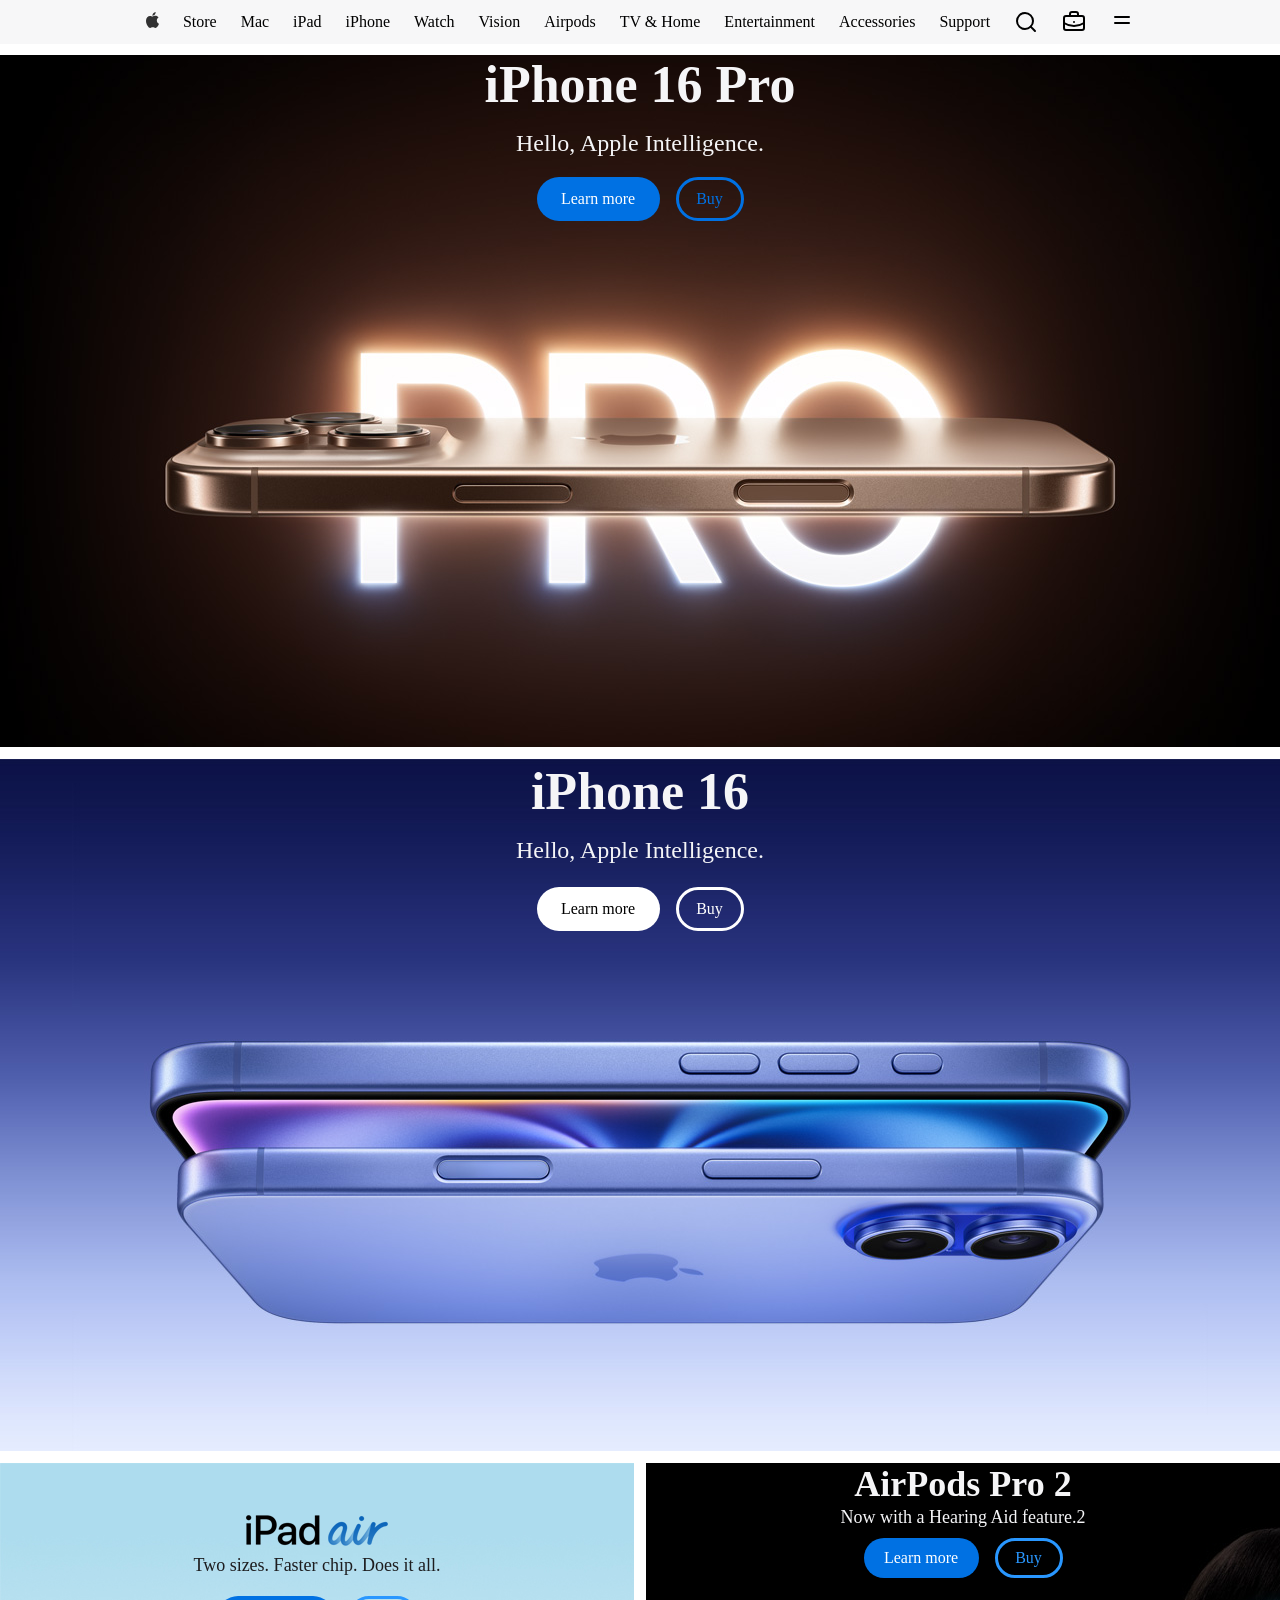
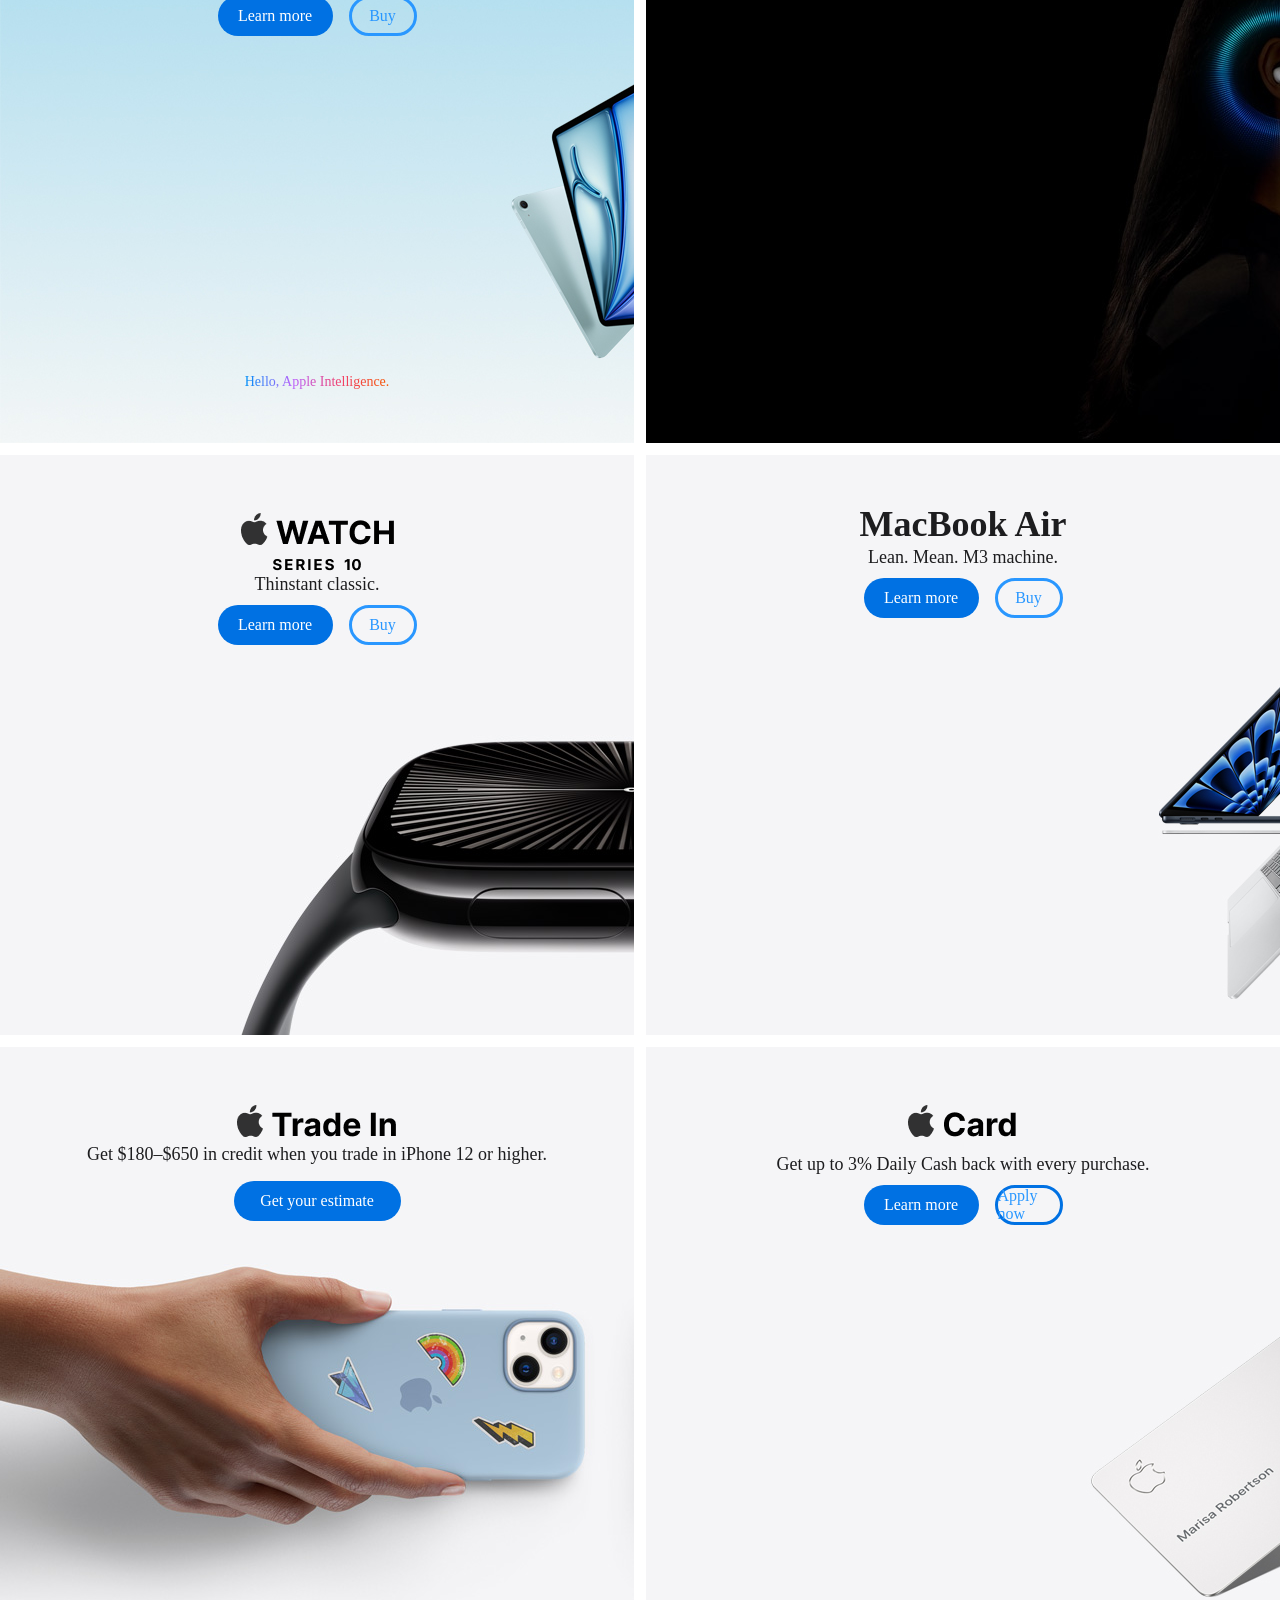
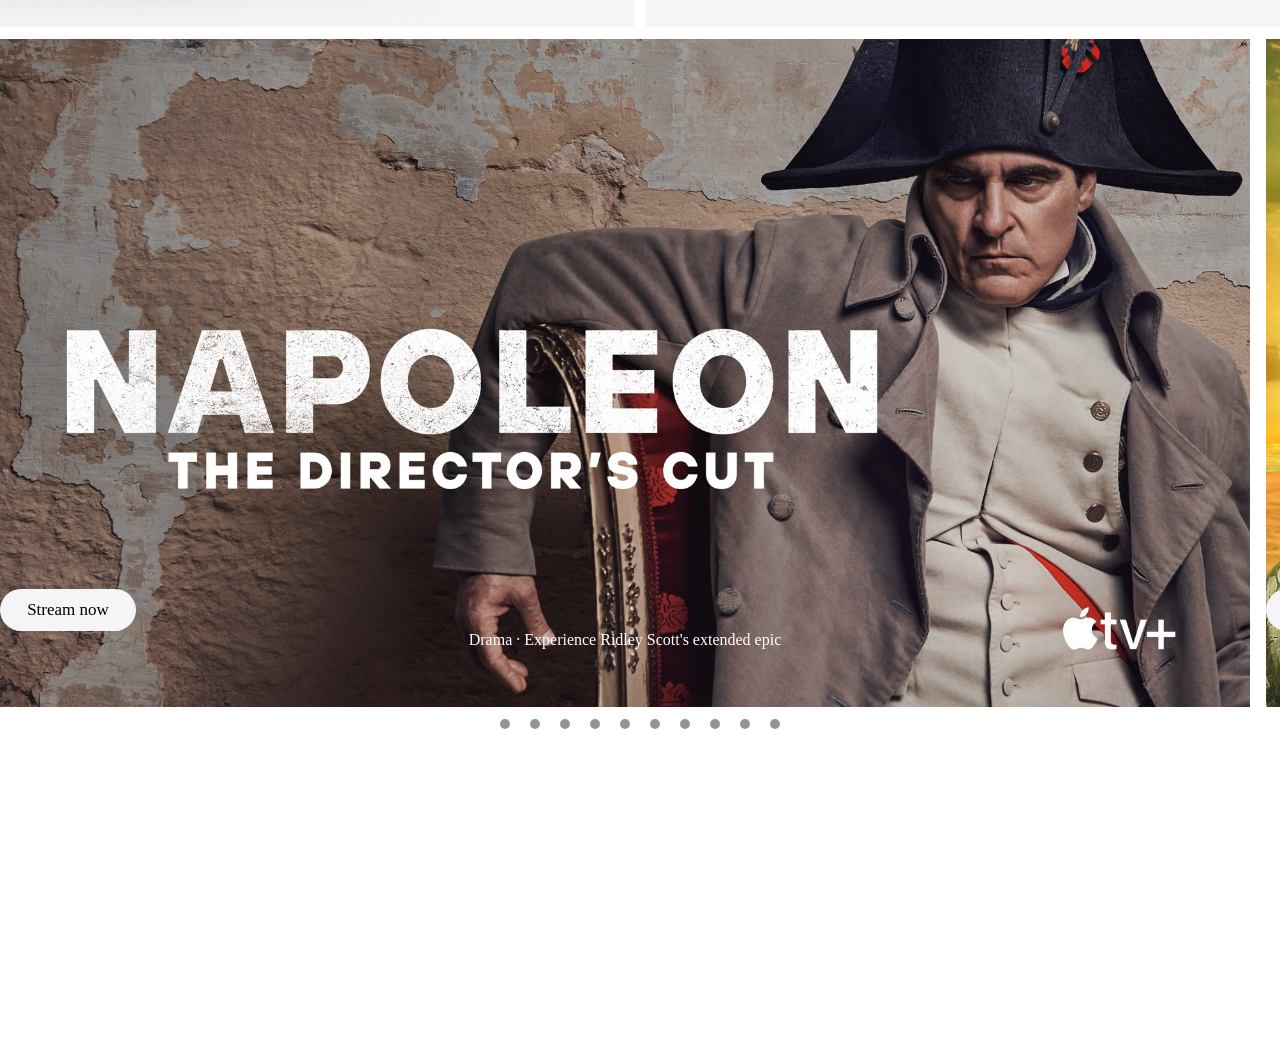
==== commit 769e26ce: "ehnih" ====
--- a/index.html
+++ b/index.html
@@ -8,30 +8,35 @@
   </head>
   <body>
     <header>
-      <svg
-        width="13"
-        height="16"
-        viewBox="0 0 13 16"
-        fill="none"
-        xmlns="http://www.w3.org/2000/svg"
-      >
-        <path
-          d="M12.5589 5.4318C12.038 5.75071 11.6066 6.19655 11.3049 6.72761C11.0032 7.25867 10.8413 7.85759 10.8341 8.4683C10.8362 9.15565 11.0398 9.8273 11.4198 10.4001C11.7998 10.9728 12.3395 11.4215 12.972 11.6906C12.7226 12.4952 12.3536 13.2577 11.8772 13.9524C11.1956 14.9336 10.4829 15.9147 9.3985 15.9147C8.3141 15.9147 8.0352 15.2847 6.7855 15.2847C5.5668 15.2847 5.133 15.9354 4.1415 15.9354C3.15 15.9354 2.4581 15.0265 1.6628 13.9111C0.612269 12.3485 0.0349098 10.516 0 8.6335C0 5.5351 2.014 3.893 3.9969 3.893C5.0504 3.893 5.9283 4.5849 6.5893 4.5849C7.2193 4.5849 8.2005 3.8516 9.3985 3.8516C10.0145 3.83571 10.6249 3.97152 11.176 4.24708C11.7271 4.52264 12.202 4.92949 12.5589 5.4318ZM8.8305 2.54C9.3586 1.91876 9.65755 1.13513 9.6774 0.32C9.67829 0.212542 9.6679 0.105288 9.6464 0C8.73926 0.0886136 7.9004 0.520975 7.3019 1.2084C6.76871 1.80488 6.4585 2.56759 6.424 3.3669C6.4244 3.46411 6.43479 3.56102 6.455 3.6561C6.52652 3.66962 6.59912 3.67655 6.6719 3.6768C7.08997 3.64353 7.49692 3.5256 7.868 3.33018C8.23908 3.13475 8.56655 2.86591 8.8305 2.54Z"
-          fill="black"
-          fill-opacity="0.8"
-        />
-      </svg>
-      <div>Store</div>
-      <div>Mac</div>
-      <div>iPad</div>
-      <div>iPhone</div>
-      <div>Watch</div>
-      <div>Vision</div>
-      <div>Airpods</div>
-      <div>TV & Home</div>
-      <div>Entertainment</div>
-      <div>Accessories</div>
-      <div>Support</div>
+      <div class="icon-1">
+        <svg
+          width="13"
+          height="16"
+          viewBox="0 0 13 16"
+          fill="none"
+          xmlns="http://www.w3.org/2000/svg"
+        >
+          <path
+            d="M12.5589 5.4318C12.038 5.75071 11.6066 6.19655 11.3049 6.72761C11.0032 7.25867 10.8413 7.85759 10.8341 8.4683C10.8362 9.15565 11.0398 9.8273 11.4198 10.4001C11.7998 10.9728 12.3395 11.4215 12.972 11.6906C12.7226 12.4952 12.3536 13.2577 11.8772 13.9524C11.1956 14.9336 10.4829 15.9147 9.3985 15.9147C8.3141 15.9147 8.0352 15.2847 6.7855 15.2847C5.5668 15.2847 5.133 15.9354 4.1415 15.9354C3.15 15.9354 2.4581 15.0265 1.6628 13.9111C0.612269 12.3485 0.0349098 10.516 0 8.6335C0 5.5351 2.014 3.893 3.9969 3.893C5.0504 3.893 5.9283 4.5849 6.5893 4.5849C7.2193 4.5849 8.2005 3.8516 9.3985 3.8516C10.0145 3.83571 10.6249 3.97152 11.176 4.24708C11.7271 4.52264 12.202 4.92949 12.5589 5.4318ZM8.8305 2.54C9.3586 1.91876 9.65755 1.13513 9.6774 0.32C9.67829 0.212542 9.6679 0.105288 9.6464 0C8.73926 0.0886136 7.9004 0.520975 7.3019 1.2084C6.76871 1.80488 6.4585 2.56759 6.424 3.3669C6.4244 3.46411 6.43479 3.56102 6.455 3.6561C6.52652 3.66962 6.59912 3.67655 6.6719 3.6768C7.08997 3.64353 7.49692 3.5256 7.868 3.33018C8.23908 3.13475 8.56655 2.86591 8.8305 2.54Z"
+            fill="black"
+            fill-opacity="0.8"
+          />
+        </svg>
+      </div>
+      <div class="text">
+        <div>Store</div>
+        <div>Mac</div>
+        <div>iPad</div>
+        <div>iPhone</div>
+        <div>Watch</div>
+        <div>Vision</div>
+        <div>Airpods</div>
+        <div>TV & Home</div>
+        <div>Entertainment</div>
+        <div>Accessories</div>
+        <div>Support</div>
+      </div>
+
       <svg
         xmlns="http://www.w3.org/2000/svg"
         width="24"
@@ -64,6 +69,23 @@
         <path d="M22 13a18.15 18.15 0 0 1-20 0" />
         <rect width="20" height="14" x="2" y="6" rx="2" />
       </svg>
+      <div class="icon-4">
+        <svg
+          xmlns="http://www.w3.org/2000/svg"
+          width="24"
+          height="24"
+          viewBox="0 0 24 24"
+          fill="none"
+          stroke="currentColor"
+          stroke-width="2"
+          stroke-linecap="round"
+          stroke-linejoin="round"
+          class="lucide lucide-equal preview-icon"
+        >
+          <line x1="5" x2="19" y1="9" y2="9" />
+          <line x1="5" x2="19" y1="15" y2="15" />
+        </svg>
+      </div>
     </header>
     <div class="zurag-1">
       <div class="zurag-1-deed-1">
@@ -193,22 +215,7 @@
         <div class="zu-11-3">Find your deal</div>
       </div>
       <div class="zu-12">
-        <div class="zu-12-hvv-1">
-          <svg
-            width="13"
-            height="16"
-            viewBox="0 0 13 16"
-            fill="none"
-            xmlns="http://www.w3.org/2000/svg"
-          >
-            <path
-              d="M12.5589 5.4318C12.038 5.75071 11.6066 6.19655 11.3049 6.72761C11.0032 7.25867 10.8413 7.85759 10.8341 8.4683C10.8362 9.15565 11.0398 9.8273 11.4198 10.4001C11.7998 10.9728 12.3395 11.4215 12.972 11.6906C12.7226 12.4952 12.3536 13.2577 11.8772 13.9524C11.1956 14.9336 10.4829 15.9147 9.3985 15.9147C8.3141 15.9147 8.0352 15.2847 6.7855 15.2847C5.5668 15.2847 5.133 15.9354 4.1415 15.9354C3.15 15.9354 2.4581 15.0265 1.6628 13.9111C0.612269 12.3485 0.0349098 10.516 0 8.6335C0 5.5351 2.014 3.893 3.9969 3.893C5.0504 3.893 5.9283 4.5849 6.5893 4.5849C7.2193 4.5849 8.2005 3.8516 9.3985 3.8516C10.0145 3.83571 10.6249 3.97152 11.176 4.24708C11.7271 4.52264 12.202 4.92949 12.5589 5.4318ZM8.8305 2.54C9.3586 1.91876 9.65755 1.13513 9.6774 0.32C9.67829 0.212542 9.6679 0.105288 9.6464 0C8.73926 0.0886136 7.9004 0.520975 7.3019 1.2084C6.76871 1.80488 6.4585 2.56759 6.424 3.3669C6.4244 3.46411 6.43479 3.56102 6.455 3.6561C6.52652 3.66962 6.59912 3.67655 6.6719 3.6768C7.08997 3.64353 7.49692 3.5256 7.868 3.33018C8.23908 3.13475 8.56655 2.86591 8.8305 2.54Z"
-              fill="black"
-              fill-opacity="0.8"
-            />
-          </svg>
-          <div class="zu-12-hvv-1-1">Trade In</div>
-        </div>
+        <div class="zu-12-hvv-1">Trade In</div>
         <div class="zu-12-hvv-2">
           Get $180–$650 in credit when you trade in iPhone 12 or higher.4
         </div>
@@ -279,5 +286,19 @@
       <a class="anchor" href="#item-9"></a>
       <a class="anchor" href="#item-10"></a>
     </div>
+    <div class="huudas-5">
+      <div class="huudas-5-inside">
+        <div class="huudas-5-item huu-5-1">Listen now</div>
+        <div class="huudas-5-item huu-5-2">Listen now</div>
+        <div class="huudas-5-item huu-5-3">Listen now</div>
+        <div class="huudas-5-item huu-5-4">Listen now</div>
+        <div class="huudas-5-item huu-5-5">Listen now</div>
+        <div class="huudas-5-item huu-5-6">Listen now</div>
+        <div class="huudas-5-item huu-5-7">Listen now</div>
+        <div class="huudas-5-item huu-5-8">Listen now</div>
+        <div class="huudas-5-item huu-5-9">Listen now</div>
+        <div class="huudas-5-item huu-5-10">Listen now</div>
+      </div>
+    </div>
   </body>
 </html>
--- a/style.css
+++ b/style.css
@@ -18,6 +18,10 @@
   background-color: #f5f5f7cc;
   margin-bottom: 20px;
 }
+.text {
+  display: flex;
+  gap: 24px;
+}
 .zurag-1 {
   background-image: url(./images/zurag-1.jpg);
   background-position: center;
@@ -28,15 +32,14 @@
   justify-content: flex-start;
   flex-direction: column;
   align-items: center;
+  margin-top: 55px;
 }
 .zurag-1-deed-1 {
   width: 405px;
-  height: 172px;
-  display: flex;
-  justify-content: center;
-  align-items: center;
-  flex-direction: column;
-  margin-top: 55px;
+  display: flex;
+  justify-content: center;
+  align-items: center;
+  flex-direction: column;
 }
 .zurag-1-deed-1-1 {
   font-size: 52px;
@@ -100,7 +103,6 @@
   justify-content: center;
   align-items: center;
   flex-direction: column;
-  margin-top: 55px;
 }
 .zurag-2-deed-1-1 {
   font-size: 52px;
@@ -167,7 +169,6 @@
   display: flex;
   justify-content: center;
   align-items: center;
-  margin-top: 58px;
 }
 .zu-1-hvv-1 {
   font-size: 18px;
@@ -240,7 +241,6 @@
   display: flex;
   justify-content: center;
   align-items: center;
-  margin-top: 401px;
 }
 .zu-2-hvv-2 {
   font-size: 18px;
@@ -464,7 +464,7 @@
   background-image: url(./images/airpods4.jpg);
   width: calc(50vw - 6px);
   height: 490px;
-  display: flex;
+  display: none;
   justify-content: flex-start;
   align-items: center;
   flex-direction: column;
@@ -479,7 +479,7 @@
   display: flex;
   justify-content: center;
   align-items: center;
-  margin-top: 287px;
+  padding: 50px;
 }
 .zu-7-hvv-2 {
   font-size: 18px;
@@ -488,7 +488,7 @@
   display: flex;
   justify-content: center;
   align-items: center;
-  margin-top: 4px;
+  padding: 30px;
 }
 .zu-7-hvv-3 {
   width: 241px;
@@ -523,7 +523,7 @@
   background-image: url(./images/series10.jpg);
   width: calc(50vw - 6px);
   height: 490px;
-  display: flex;
+  display: none;
   justify-content: flex-start;
   align-items: center;
   flex-direction: column;
@@ -595,6 +595,188 @@
   display: flex;
   justify-content: center;
   align-items: center;
+}
+.zu-9 {
+  background-image: url(./images/mac.jpg);
+  width: calc(50vw - 6px);
+  height: 490px;
+  display: none;
+  justify-content: flex-start;
+  align-items: center;
+  flex-direction: column;
+  background-repeat: no-repeat;
+  background-size: cover;
+  background-position: center;
+}
+.zu-9-hvv-1 {
+  font-size: 30px;
+  font-weight: 700;
+  color: #1d1d1f;
+  display: flex;
+  justify-content: center;
+  align-items: center;
+  margin-top: 42px;
+}
+.zu-9-hvv-2 {
+  font-size: 18px;
+  font-weight: 400;
+  color: #1d1d1f;
+  display: flex;
+  justify-content: center;
+  align-items: center;
+  margin-top: 4px;
+}
+.zu-9-hvv-3 {
+  width: 257px;
+  height: 36px;
+  display: flex;
+  justify-content: center;
+  align-items: center;
+  gap: 12px;
+  margin-top: 16px;
+}
+.zu-9-hvv-3-1 {
+  width: 107px;
+  height: 36px;
+  background-color: #0071e3;
+  color: #f5f5f7;
+  border-radius: 999px;
+  display: flex;
+  justify-content: center;
+  align-items: center;
+}
+.zu-9-hvv-3-2 {
+  width: 66px;
+  height: 36px;
+  border-radius: 999px;
+  border: #0071e3 solid;
+  color: #2997ff;
+  display: flex;
+  justify-content: center;
+  align-items: center;
+}
+.zu-10 {
+  background-image: url(./images/emegtei.png);
+  width: calc(50vw - 6px);
+  height: 490px;
+  display: none;
+  justify-content: flex-start;
+  align-items: center;
+  flex-direction: column;
+  background-repeat: no-repeat;
+  background-size: cover;
+  background-position: center;
+}
+.zu10-hvv-1 {
+  font-size: 30px;
+  font-weight: 700;
+  color: #1d1d1f;
+  display: flex;
+  justify-content: center;
+  align-items: center;
+  margin-top: 42px;
+}
+.zu10-hvv-2 {
+  font-size: 18px;
+  font-weight: 400;
+  color: #1d1d1f;
+  display: flex;
+  justify-content: center;
+  align-items: center;
+  margin-top: 4px;
+}
+.zu10-hvv-3 {
+  width: 257px;
+  height: 36px;
+  background-color: #0071e3;
+  color: #f5f5f7;
+  border-radius: 999px;
+  display: flex;
+  justify-content: center;
+  align-items: center;
+  margin-top: 16px;
+}
+.zu-11 {
+  background-image: url(./images/4tei.jpg);
+  width: calc(50vw - 6px);
+  height: 490px;
+  display: none;
+  justify-content: flex-start;
+  align-items: center;
+  flex-direction: column;
+  background-repeat: no-repeat;
+  background-size: cover;
+  background-position: center;
+}
+.zu-11-1 {
+  font-size: 30px;
+  font-weight: 700;
+  color: #1d1d1f;
+  display: flex;
+  justify-content: center;
+  align-items: center;
+  margin-top: 296px;
+}
+.zu-11-2 {
+  font-size: 18px;
+  font-weight: 400;
+  color: #1d1d1f;
+  display: flex;
+  justify-content: center;
+  align-items: center;
+  margin-top: 4px;
+}
+.zu-11-3 {
+  width: 126px;
+  height: 36px;
+  background-color: #0071e3;
+  color: #f5f5f7;
+  border-radius: 999px;
+  display: flex;
+  justify-content: center;
+  align-items: center;
+  margin-top: 16px;
+}
+.zu-12 {
+  background-image: url(./images/utasnuud.jpg);
+  width: calc(50vw - 6px);
+  height: 490px;
+  display: none;
+  justify-content: flex-start;
+  align-items: center;
+  flex-direction: column;
+  background-repeat: no-repeat;
+  background-size: cover;
+  background-position: center;
+}
+.zu-12-hvv-1 {
+  font-size: 28px;
+  font-weight: 700;
+  color: #1d1d1f;
+  display: flex;
+  justify-content: center;
+  align-items: center;
+  margin-top: 46px;
+}
+.zu-12-hvv-2 {
+  font-size: 18px;
+  font-weight: 400;
+  color: #1d1d1f;
+  display: flex;
+  justify-content: center;
+  align-items: center;
+  margin-top: 4px;
+}
+.zu-12-hvv-3 {
+  width: 150px;
+  height: 36px;
+  background-color: #0071e3;
+  color: #f5f5f7;
+  border-radius: 999px;
+  display: flex;
+  justify-content: center;
+  align-items: center;
+  margin-top: 16px;
 }
 .huudas-4 {
   width: 100vw;
@@ -625,13 +807,14 @@
   display: flex;
   justify-content: center;
   align-items: center;
-  margin-top: 567px;
   font-size: 17px;
+  margin-top: 550px;
 }
 .child1 {
   color: #ffffff;
   display: flex;
   margin-bottom: 5px;
+  justify-content: center;
 }
 .hu-4-2 {
   height: 668px;
@@ -738,8 +921,244 @@
   align-items: center;
 }
 .anchor {
-  background-color: #0000006B;
-  height: 20px;
-  width: 20px;
-  border-radius: 999px;
-}
+  background-color: #0000006b;
+  height: 10px;
+  width: 10px;
+  border-radius: 999px;
+  margin-top: 12px;
+}
+
+@media (max-width: 768px) {
+  .zu-1,
+  .zu-2,
+  .zu-3,
+  .zu-4,
+  .zu-5,
+  .zu-6 {
+    display: none;
+  }
+
+  .zu-7,
+  .zu-8,
+  .zu-9,
+  .zu-10,
+  .zu-11,
+  .zu-12 {
+    display: block;
+  }
+  .text {
+    display: none;
+  }
+  .icon-1 {
+    margin-right: 500px;
+  }
+  .icon-4 {
+    margin-left: 13px;
+  }
+
+  .zurag-1 {
+    background-image: url(./images/./tab.jpg);
+    background-position: center;
+  }
+  .zurag-2 {
+    background-image: url(./images/tab-2.jpg);
+  }
+}
+
+@media (max-width: 390px) {
+  .zu-2,
+  .zu-3,
+  .zu-4,
+  .zu-5,
+  .zu-6 {
+    display: none;
+  }
+  .zu-1,
+  .zu-7,
+  .zu-8,
+  .zu-9,
+  .zu-10,
+  .zu-11,
+  .zu-12 {
+    display: flex;
+    width: 100vw;
+  }
+
+  .huudas-3 {
+    display: block;
+  }
+  .text {
+    display: none;
+  }
+  .icon-1 {
+    margin-right: 200px;
+  }
+  .zurag-1 {
+    background-image: url(./images/4d617ff6192318499aff8aebb56aaf232c8f00d4.jpg);
+  }
+
+  .zurag-2 {
+    background-image: url(./images/utas-2.jpg);
+  }
+  .zu-1-img {
+    background-position: 50%;
+  }
+}
+
+.huudas-5 {
+  width: 100vw;
+  height: 292px;
+  margin-top: 32px;
+  gap: 16px;
+  display: flex;
+  overflow-x: hidden;
+}
+
+.huudas-5-inside {
+  position: relative;
+  width: 4170px;
+  flex-shrink: 0;
+}
+
+.huu-5-1 {
+  height: 100%;
+  position: absolute;
+  left: 100%;
+  width: 417px;
+  background-position: center;
+  background-size: cover;
+  background-repeat: no-repeat;
+  background-image: url(./images/1.jpg);
+  animation: slide 60s linear infinite;
+  animation-delay: calc((56.5s / 10) * (1 - 6.5));
+}
+.huu-5-2 {
+  background-image: url(./images/2.jpg);
+  height: 100%;
+  position: absolute;
+  left: 100%;
+  width: 417px;
+  background-position: center;
+  background-size: cover;
+  background-repeat: no-repeat;
+  animation: slide 60s linear infinite;
+  animation-delay: calc((56.5s / 10) * (2 - 6.5));
+}
+.huu-5-3 {
+  background-image: url(./images/3.jpg);
+  height: 100%;
+  position: absolute;
+  left: 100%;
+  width: 417px;
+  background-position: center;
+  background-size: cover;
+  background-repeat: no-repeat;
+  animation: slide 60s linear infinite;
+  animation-delay: calc((56.5s / 10) * (3 - 6.5));
+}
+.huu-5-4 {
+  background-image: url(./images/4.jpg);
+  height: 100%;
+  position: absolute;
+  left: 100%;
+  width: 417px;
+  background-position: center;
+  background-size: cover;
+  background-repeat: no-repeat;
+  animation: slide 60s linear infinite;
+  animation-delay: calc((56.5s / 10) * (4 - 6.5));
+}
+.huu-5-5 {
+  background-image: url(./images/5.jpg);
+  height: 100%;
+  position: absolute;
+  left: 100%;
+  width: 417px;
+  background-position: center;
+  background-size: cover;
+  background-repeat: no-repeat;
+  animation: slide 60s linear infinite;
+  animation-delay: calc((56.5s / 10) * (5 - 6.5));
+}
+.huu-5-6 {
+  background-image: url(./images/6.jpg);
+  height: 100%;
+  position: absolute;
+  left: 100%;
+  width: 417px;
+  background-position: center;
+  background-size: cover;
+  background-repeat: no-repeat;
+  animation: slide 60s linear infinite;
+  animation-delay: calc((56.5s / 10) * (6 - 6.5));
+}
+.huu-5-7 {
+  background-image: url(./images/7.jpg);
+  height: 100%;
+  position: absolute;
+  left: 100%;
+  width: 417px;
+  background-position: center;
+  background-size: cover;
+  background-repeat: no-repeat;
+  animation: slide 60s linear infinite;
+  animation-delay: calc((56.5s / 10) * (7 - 6.5));
+}
+.huu-5-8 {
+  background-image: url(./images/8.jpg);
+  height: 100%;
+  position: absolute;
+  left: 100%;
+  width: 417px;
+  background-position: center;
+  background-size: cover;
+  background-repeat: no-repeat;
+  animation: slide 60s linear infinite;
+  animation-delay: calc((56.5s / 10) * (8 - 6.5));
+}
+.huu-5-9 {
+  background-image: url(./images/9.jpg);
+  height: 100%;
+  position: absolute;
+  left: 100%;
+  width: 417px;
+  background-position: center;
+  background-size: cover;
+  background-repeat: no-repeat;
+  animation: slide 60s linear infinite;
+  animation-delay: calc((56.5s / 10) * (9 - 6.5));
+}
+.huu-5-10 {
+  background-image: url(./images/10.jpg);
+  height: 100%;
+  position: absolute;
+  left: 100%;
+  width: 417px;
+  background-position: center;
+  background-size: cover;
+  background-repeat: no-repeat;
+  animation: slide 60s linear infinite;
+  animation-delay: calc((56.5s / 10) * (10 - 6.5));
+}
+
+@keyframes slide {
+  from {
+    left: 100%;
+  }
+  to {
+    left: -417px;
+  }
+}
+.huudas-5:hover .huudas-5-item {
+  filter: grayscale(1);
+  animation-play-state: paused;
+}
+
+.huudas-5 .huudas-5-item:hover {
+  filter: grayscale(0);
+}
+
+.item:hover button {
+  opacity: 1;
+  margin-top: 0;
+}
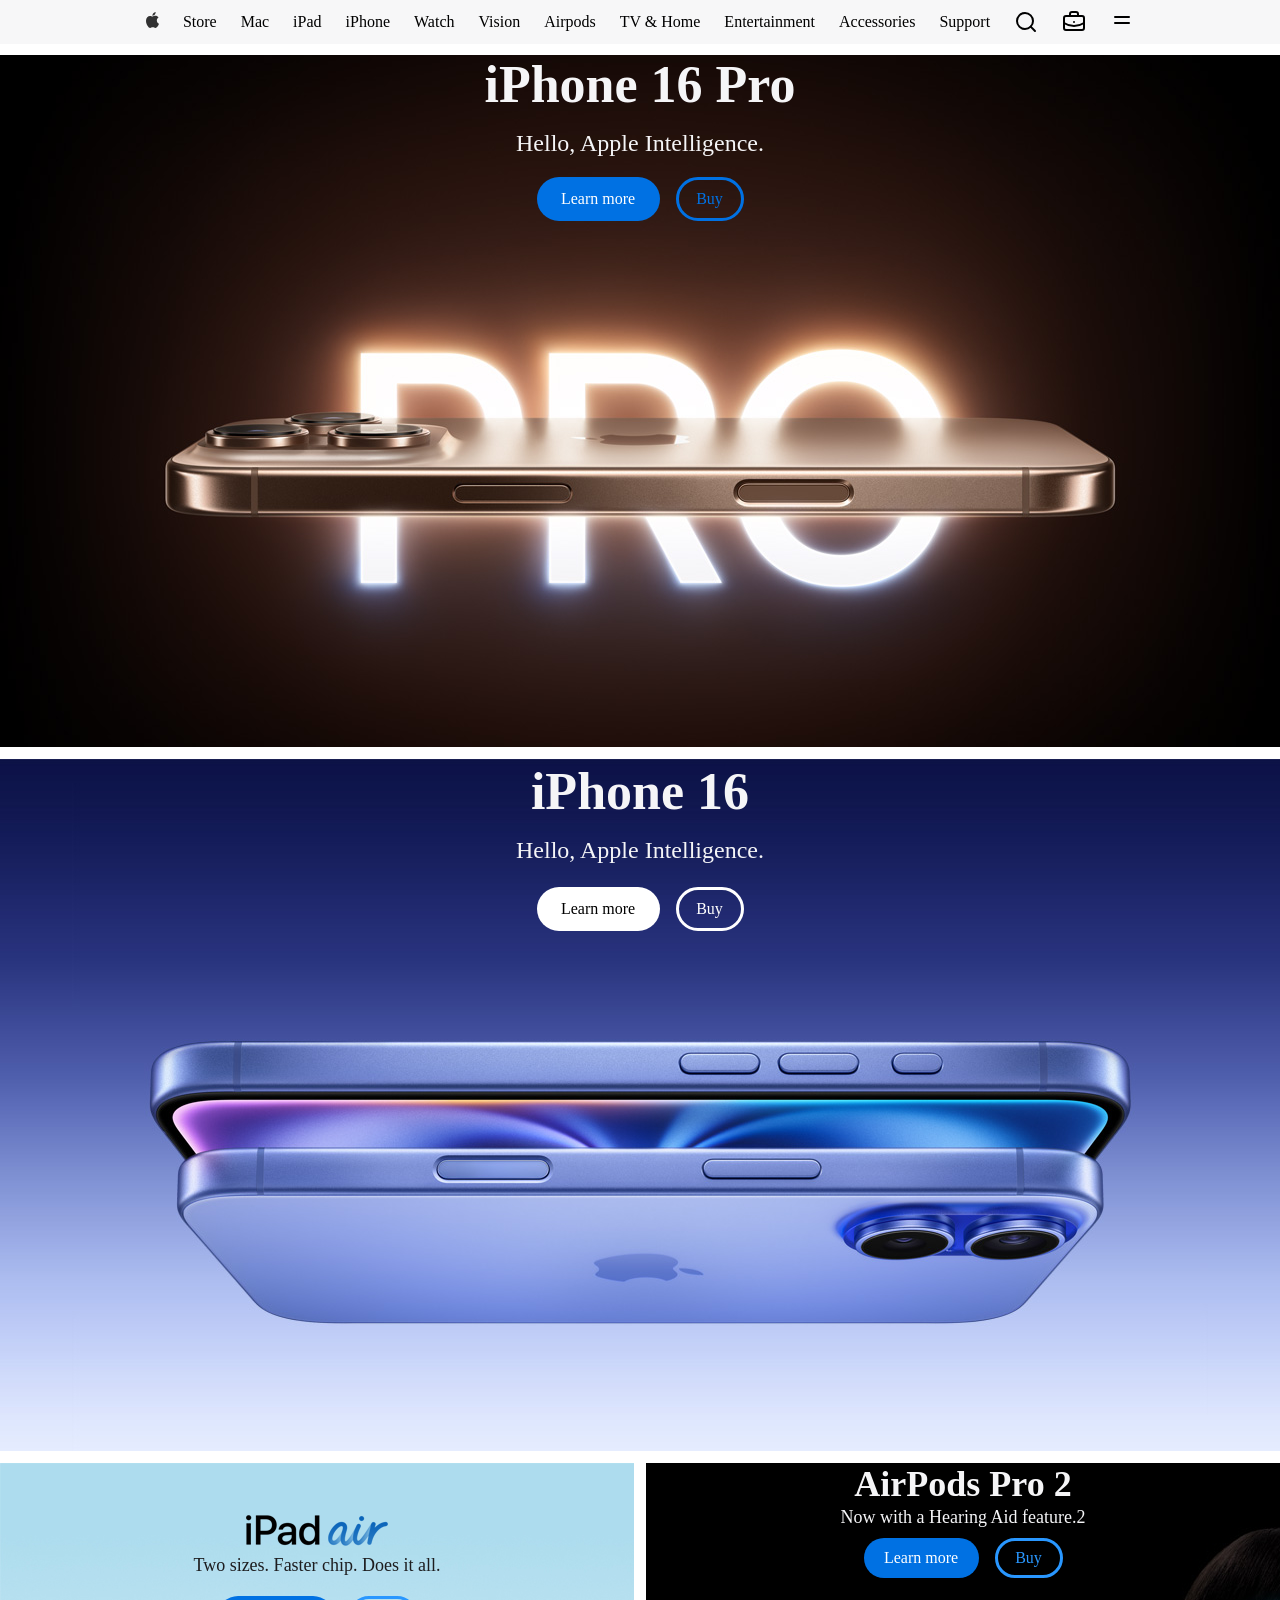
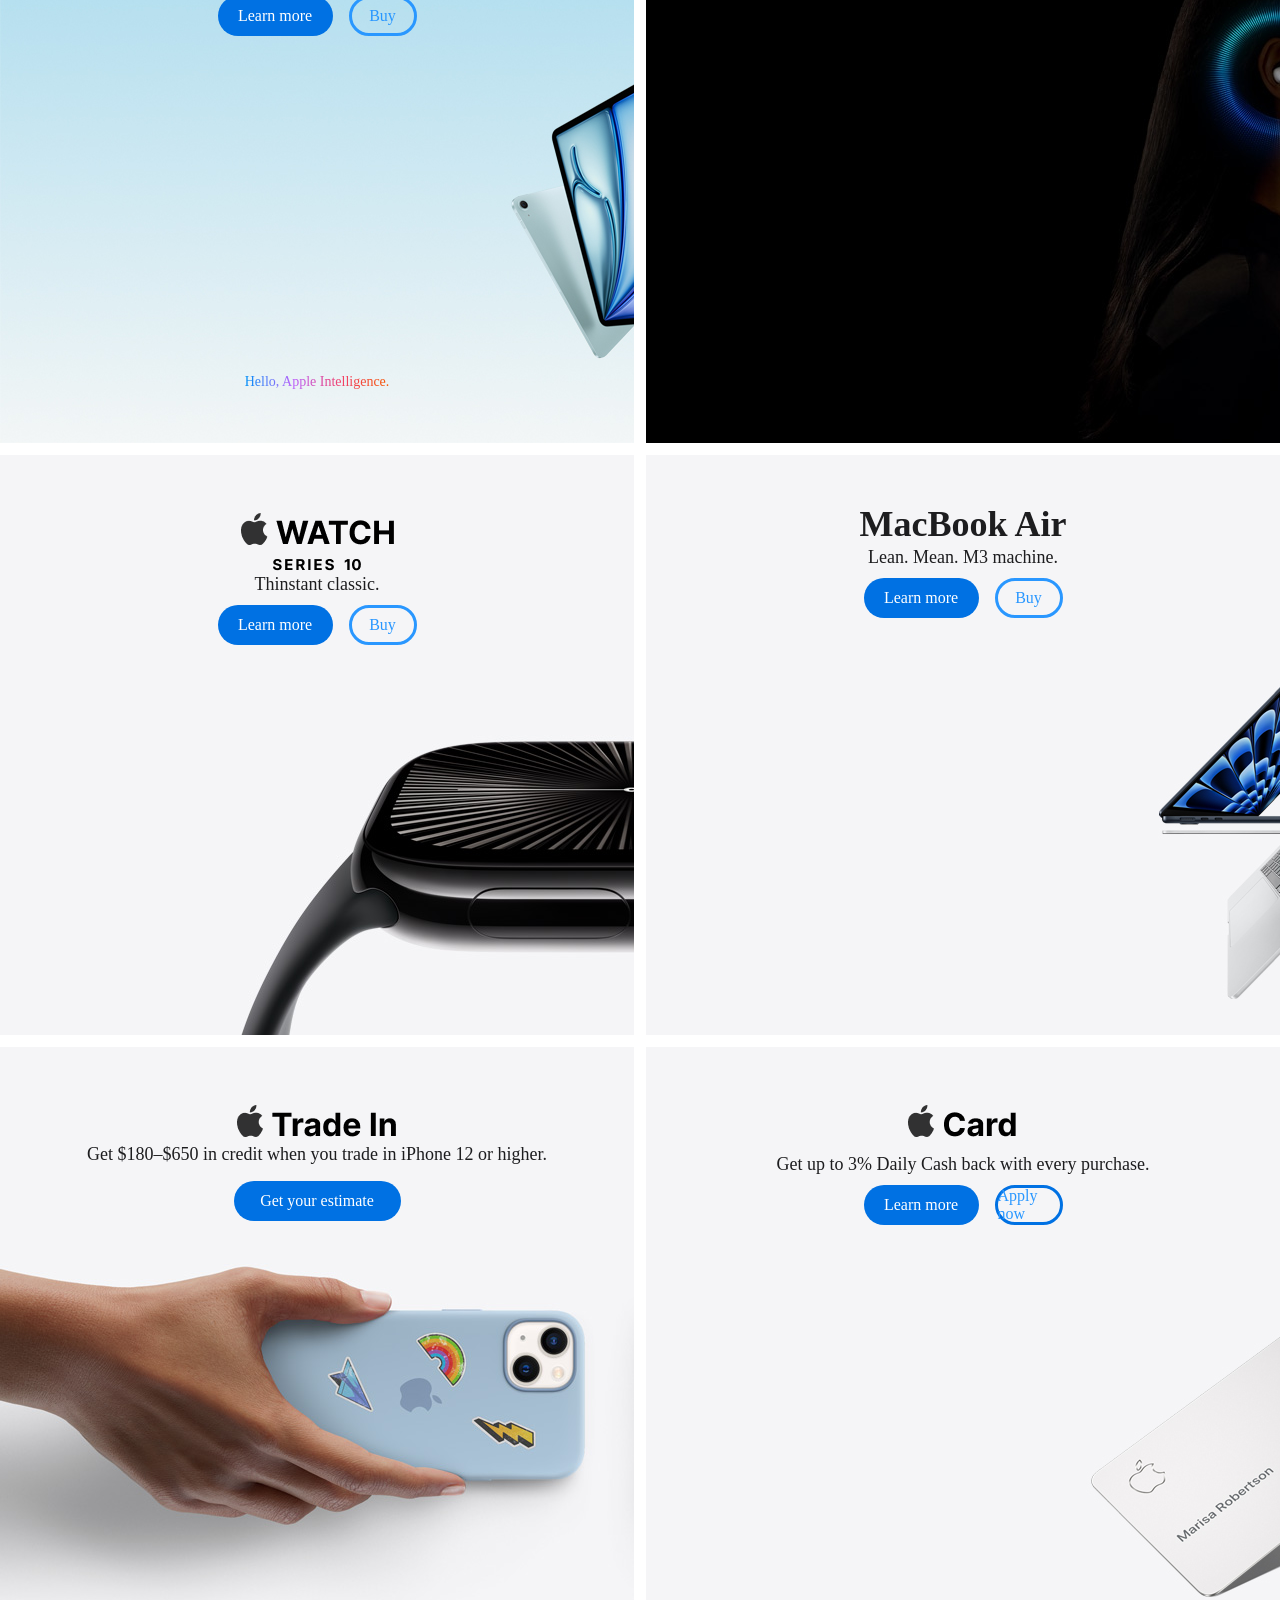
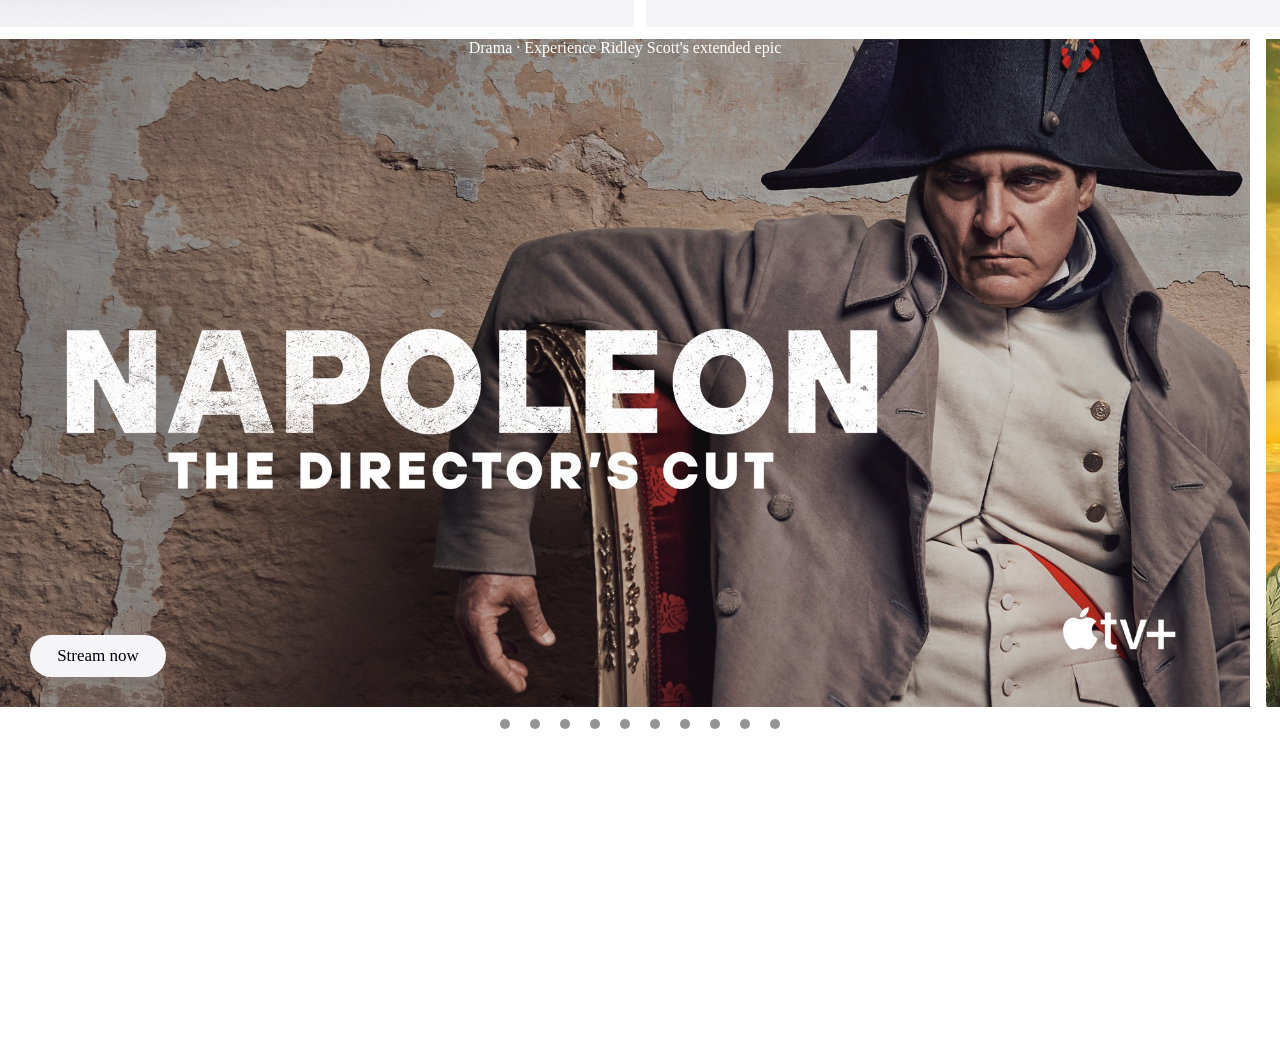
==== commit fb02471d: "finished" ====
--- a/index.html
+++ b/index.html
@@ -87,6 +87,7 @@
         </svg>
       </div>
     </header>
+    
     <div class="zurag-1">
       <div class="zurag-1-deed-1">
         <div class="zurag-1-deed-1-1">iPhone 16 Pro</div>
--- a/style.css
+++ b/style.css
@@ -809,6 +809,9 @@
   align-items: center;
   font-size: 17px;
   margin-top: 550px;
+  position: absolute;
+  left: 30px;
+  bottom: 30px;
 }
 .child1 {
   color: #ffffff;
@@ -926,6 +929,19 @@
   width: 10px;
   border-radius: 999px;
   margin-top: 12px;
+}
+
+.hu-4-1,
+.hu-4-2,
+.hu-4-3,
+.hu-4-4,
+.hu-4-5,
+.hu-4-6,
+.hu-4-7,
+.hu-4-8,
+.hu-4-9,
+.hu-4-10 {
+  position: relative;
 }
 
 @media (max-width: 768px) {
@@ -994,14 +1010,36 @@
     margin-right: 200px;
   }
   .zurag-1 {
-    background-image: url(./images/4d617ff6192318499aff8aebb56aaf232c8f00d4.jpg);
+    background: url(./images/4d617ff6192318499aff8aebb56aaf232c8f00d4.jpg)
+      center/cover no-repeat;
+    padding-top: 30px;
   }
 
   .zurag-2 {
-    background-image: url(./images/utas-2.jpg);
+    background: url(./images/./utas-2.jpg) center/cover no-repeat;
+    padding-top: 30px;
   }
   .zu-1-img {
     background-position: 50%;
+  }
+
+  .huudas-4 {
+    width: 100vw;
+    height: 495px;
+  }
+
+  .hu-4-1,
+  .hu-4-2,
+  .hu-4-3,
+  .hu-4-4,
+  .hu-4-5,
+  .hu-4-6,
+  .hu-4-7,
+  .hu-4-8,
+  .hu-4-9,
+  .hu-4-10 {
+    height: 100%;
+    width: 274px;
   }
 }
 
